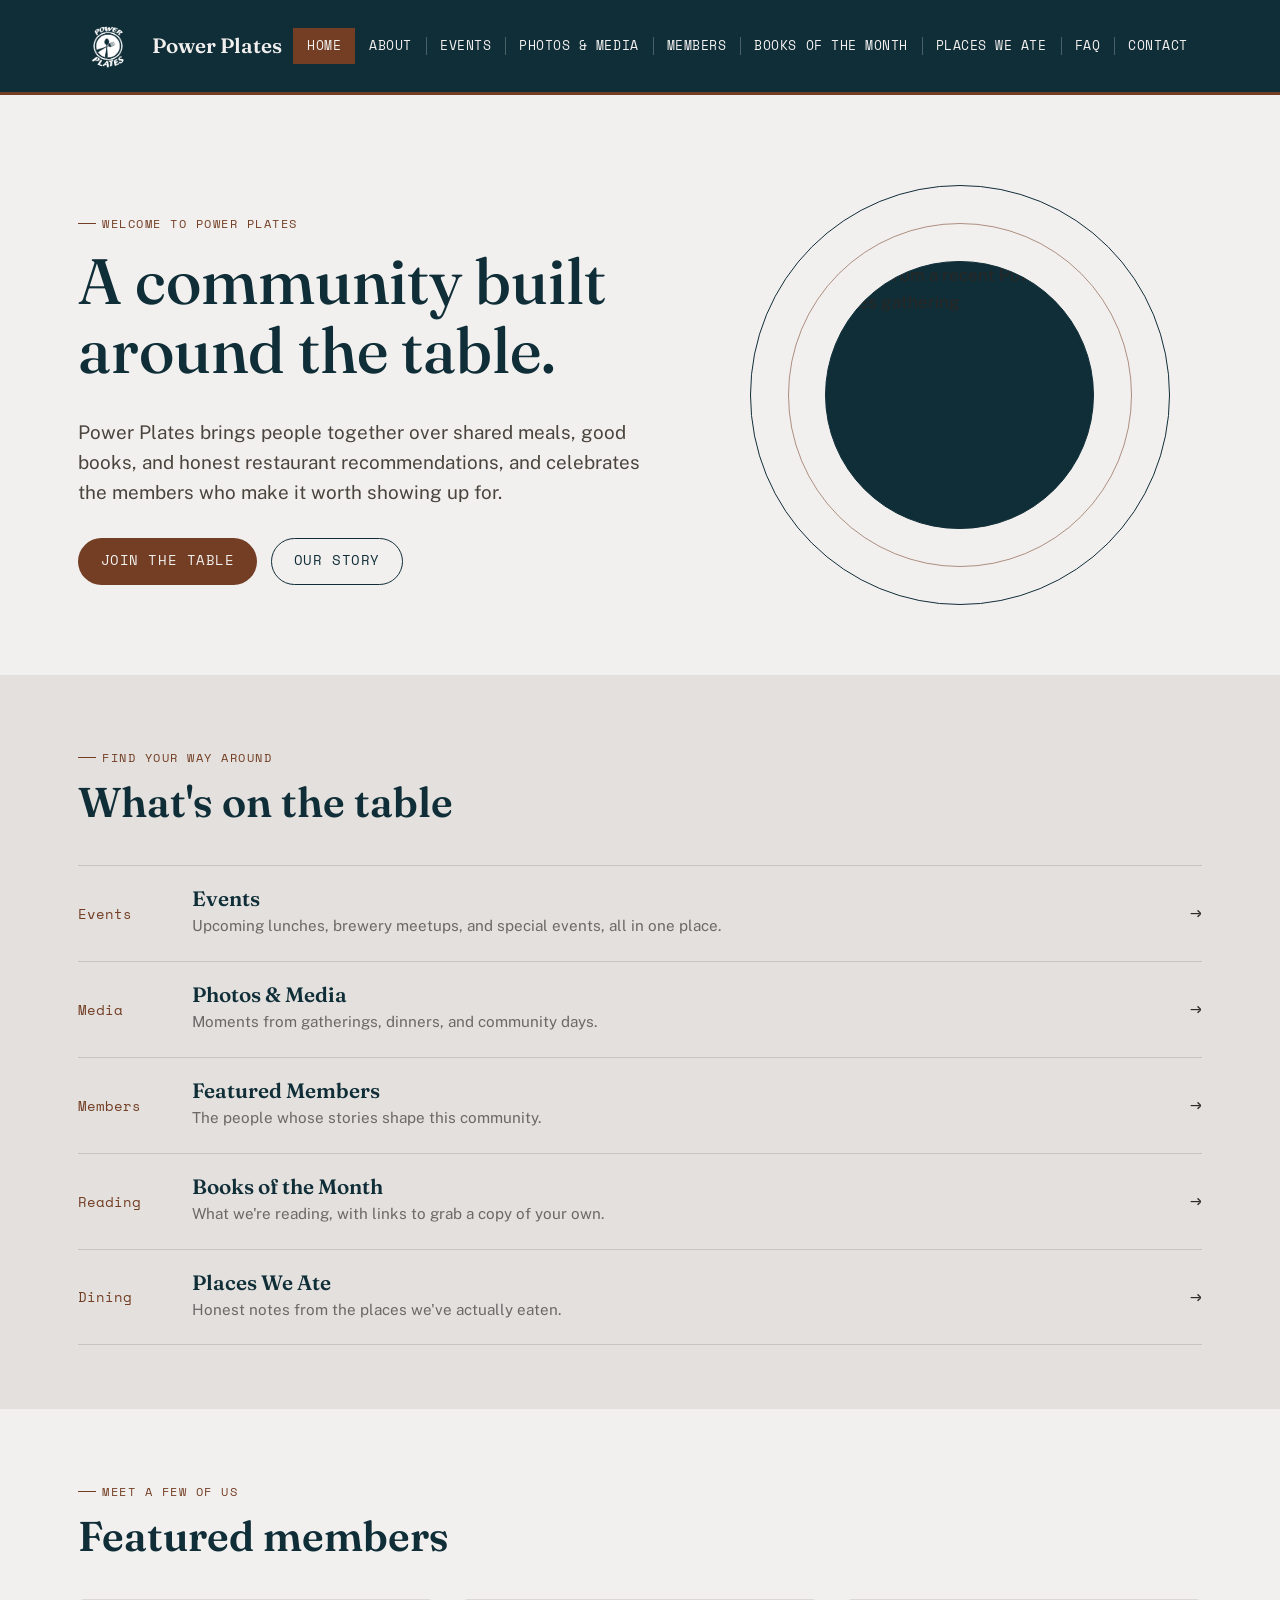
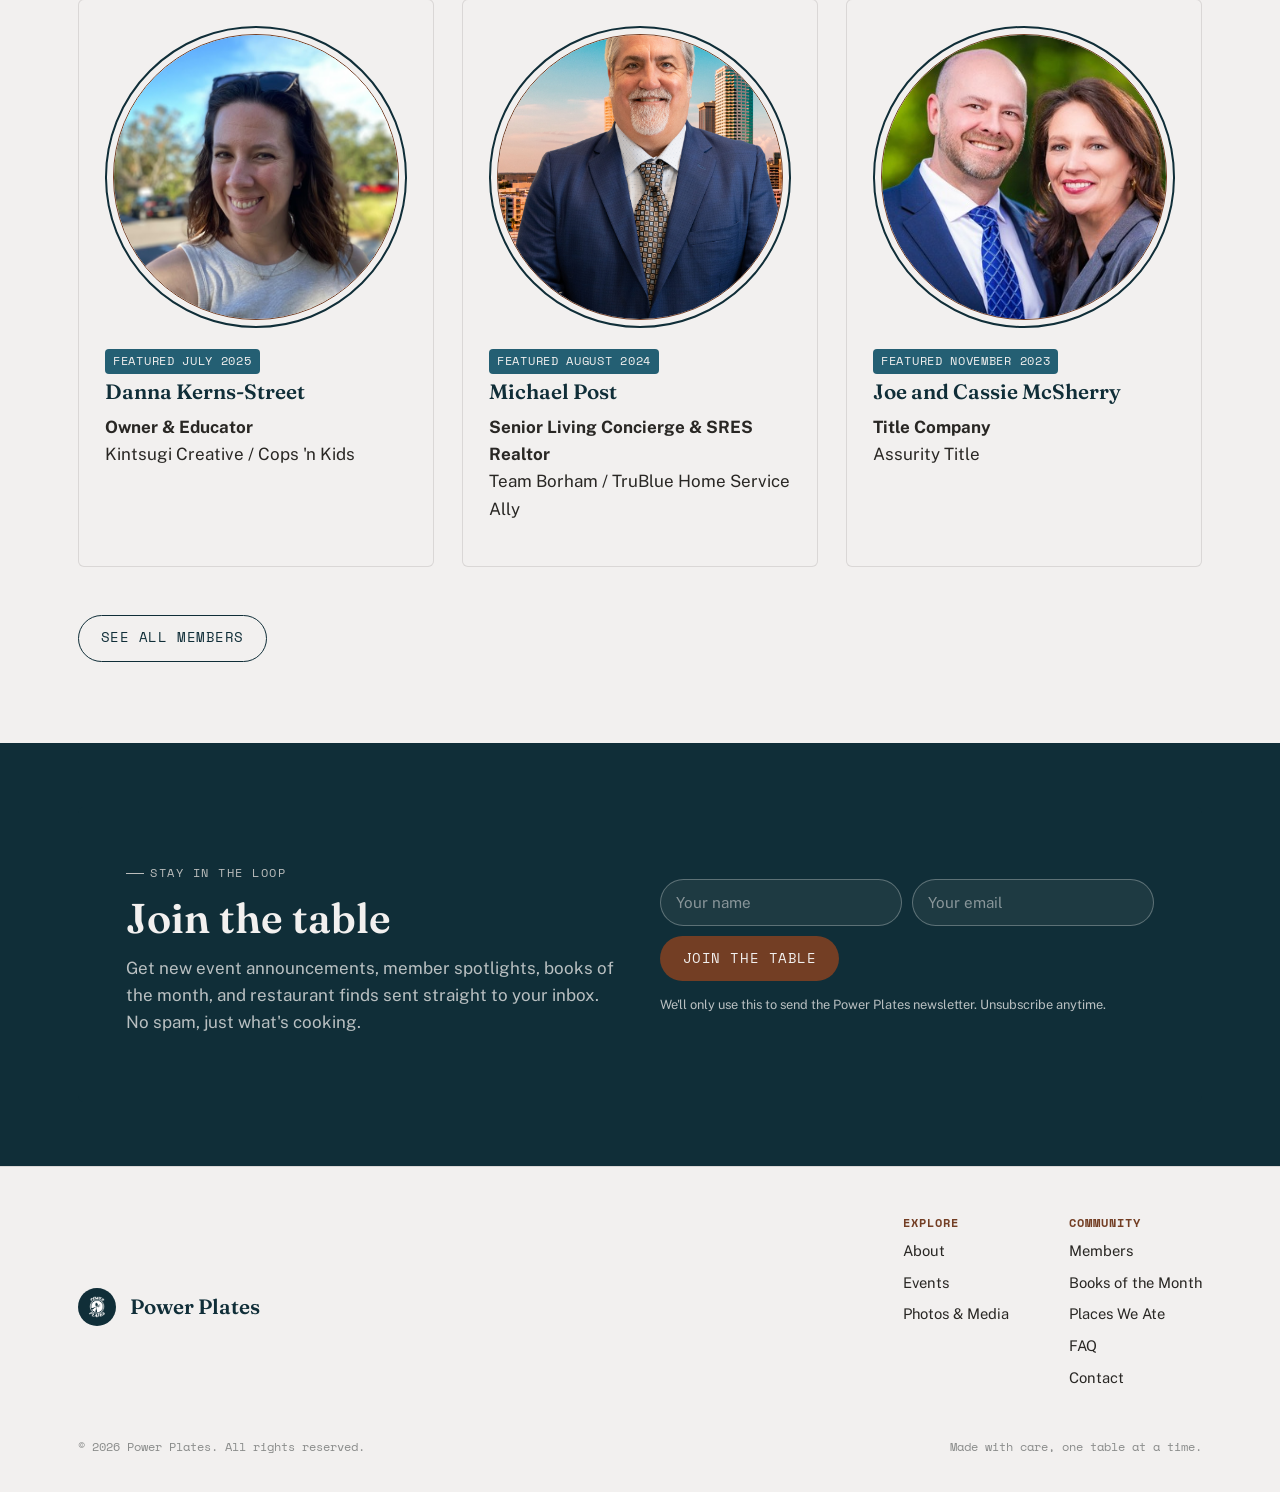
==== index.html @ efa8adde "Point social preview URLs at powerplates.netlify.app powerplates.netlify.app (not powerplates-site.n" ====
<!DOCTYPE html>
<html lang="en">
<head>
<meta charset="UTF-8">
<meta name="viewport" content="width=device-width, initial-scale=1.0">
<title>Power Plates: A Community Around the Table</title>
<meta name="description" content="Power Plates is a community built around shared meals, good books, member stories, and the restaurants worth knowing about.">
<meta property="og:type" content="website">
<meta property="og:site_name" content="Power Plates">
<meta property="og:url" content="https://powerplates.netlify.app/">
<meta property="og:title" content="Power Plates: A Community Around the Table">
<meta property="og:description" content="Power Plates is a community built around shared meals, good books, member stories, and the restaurants worth knowing about.">
<meta property="og:image" content="https://powerplates.netlify.app/images/og-cover.jpg">
<meta property="og:image:width" content="1200">
<meta property="og:image:height" content="630">
<meta property="og:image:alt" content="Power Plates members gathered on stage at Thirsty Marlin">
<meta name="twitter:card" content="summary_large_image">
<meta name="twitter:title" content="Power Plates: A Community Around the Table">
<meta name="twitter:description" content="Power Plates is a community built around shared meals, good books, member stories, and the restaurants worth knowing about.">
<meta name="twitter:image" content="https://powerplates.netlify.app/images/og-cover.jpg">
<link rel="stylesheet" href="css/style.css">
</head>
<body>

<header class="site-header">
  <div class="wrap">
    <a href="index.html" class="brand">
      <span class="brand-mark" aria-hidden="true"><img src="images/logo.png" alt=""></span>
      Power Plates
    </a>
    <nav class="main-nav" aria-label="Primary">
      <a href="index.html" class="active">Home</a>
      <a href="about.html">About</a>
      <a href="events.html">Events</a>
      <a href="media.html">Photos &amp; Media</a>
      <a href="members.html">Members</a>
      <a href="books.html">Books of the Month</a>
      <a href="places-we-ate.html">Places We Ate</a>
      <a href="faq.html">FAQ</a>
      <a href="contact.html">Contact</a>
    </nav>
    <button class="nav-toggle" aria-label="Toggle menu" aria-expanded="false">
      <span></span><span></span><span></span>
    </button>
  </div>
</header>

<main>

  <section class="hero">
    <div class="wrap hero-grid">
      <div>
        <div class="eyebrow">Welcome to Power Plates</div>
        <h1>A community built around the table.</h1>
        <p class="lede">Power Plates brings people together over shared meals, good books, and honest restaurant recommendations, and celebrates the members who make it worth showing up for.</p>
        <div class="form-row" style="margin-top: 1.8em; gap: 14px;">
          <a href="#join" class="btn btn-primary">Join the table</a>
          <a href="about.html" class="btn btn-ghost">Our story</a>
        </div>
      </div>
      <div class="plate-art" aria-hidden="true">
        <div class="plate-ring"></div>
        <div class="plate-ring r2"></div>
        <div class="plate-ring r3">
          <img class="hero-food-img" id="hero-food-img" src="https://images.unsplash.com/photo-1467003909585-2f8a72700288?auto=format&fit=crop&w=600&h=600&q=80" alt="Food from a recent Power Plates gathering">
        </div>
      </div>
    </div>
  </section>

  <section class="section-alt">
    <div class="wrap">
      <div class="section-head">
        <div class="eyebrow">Find your way around</div>
        <h2>What's on the table</h2>
      </div>
      <div class="course-list">
        <a href="events.html" class="course-row">
          <span class="course-num">Events</span>
          <span>
            <h3>Events</h3>
            <p>Upcoming lunches, brewery meetups, and special events, all in one place.</p>
          </span>
          <span class="course-arrow">→</span>
        </a>
        <a href="media.html" class="course-row">
          <span class="course-num">Media</span>
          <span>
            <h3>Photos &amp; Media</h3>
            <p>Moments from gatherings, dinners, and community days.</p>
          </span>
          <span class="course-arrow">→</span>
        </a>
        <a href="members.html" class="course-row">
          <span class="course-num">Members</span>
          <span>
            <h3>Featured Members</h3>
            <p>The people whose stories shape this community.</p>
          </span>
          <span class="course-arrow">→</span>
        </a>
        <a href="books.html" class="course-row">
          <span class="course-num">Reading</span>
          <span>
            <h3>Books of the Month</h3>
            <p>What we're reading, with links to grab a copy of your own.</p>
          </span>
          <span class="course-arrow">→</span>
        </a>
        <a href="places-we-ate.html" class="course-row">
          <span class="course-num">Dining</span>
          <span>
            <h3>Places We Ate</h3>
            <p>Honest notes from the places we've actually eaten.</p>
          </span>
          <span class="course-arrow">→</span>
        </a>
      </div>
    </div>
  </section>

  <section>
    <div class="wrap">
      <div class="section-head">
        <div class="eyebrow">Meet a few of us</div>
        <h2>Featured members</h2>
      </div>
      <div class="grid grid-3" id="featured-members-grid">
        <!-- Filled by js/script.js with 3 random members from js/members-data.js.
             Reshuffles on every page load. -->
      </div>
      <noscript>
        <div class="grid grid-3">
          <div class="card">
            <div class="plate-photo"><div class="plate-photo-inner"><img src="images/members/Lane_Askew.jpg" alt="Lane Askew"></div></div>
            <span class="tag">Featured June 2026</span>
            <h3>Lane Askew</h3>
            <p><strong>Co-Owner &amp; VP, Wellness Studio</strong><br>Red Light Method, Palm Harbor</p>
          </div>
          <div class="card">
            <div class="plate-photo"><div class="plate-photo-inner"><img src="images/members/Mary_DiBenedetto_Nolte.jpg" alt="Mary DiBenedetto Nolte"></div></div>
            <span class="tag">Featured April 2026</span>
            <h3>Mary DiBenedetto Nolte</h3>
            <p><strong>Color &amp; Interior Design Consultant</strong><br>Kaleidoscope Color Consulting LLC</p>
          </div>
          <div class="card">
            <div class="plate-photo"><div class="plate-photo-inner"><img src="images/members/Austin_Kennerly.jpg" alt="Austin Kennerly"></div></div>
            <span class="tag">Featured March 2026</span>
            <h3>Austin Kennerly</h3>
            <p><strong>Loan Originator</strong><br>Van Dyk Mortgage, The Miller Team</p>
          </div>
        </div>
      </noscript>
      <p class="mt-lg"><a href="members.html" class="btn btn-ghost">See all members</a></p>
    </div>
  </section>

  <section class="section-dark" id="join">
    <div class="wrap">
      <div class="newsletter">
        <div>
          <div class="eyebrow">Stay in the loop</div>
          <h2>Join the table</h2>
          <p>Get new event announcements, member spotlights, books of the month, and restaurant finds sent straight to your inbox. No spam, just what's cooking.</p>
        </div>
        <div>
          <!--
            WEB3FORMS SETUP
            1. Get a free access key at https://web3forms.com
            2. Your real access key is already wired in below.
            3. In Web3Forms, connect the "Zapier" integration (or use a Zap
               triggered by the Web3Forms webhook) to push each submission
               into a Google Sheet row.
          -->
          <form class="web3form" action="https://api.web3forms.com/submit" method="POST">
            <input type="hidden" name="access_key" value="b1203def-ff63-4af1-85cd-ab7c9e30a74a">
            <input type="hidden" name="subject" value="New Power Plates newsletter signup">
            <input type="checkbox" name="botcheck" class="visually-hidden" tabindex="-1" autocomplete="off">
            <div class="form-row">
              <input type="text" name="name" placeholder="Your name" required aria-label="Your name">
              <input type="email" name="email" placeholder="Your email" required aria-label="Your email">
              <button type="submit" class="btn btn-primary">Join the table</button>
            </div>
            <p class="form-status" role="status"></p>
            <p class="form-note">We'll only use this to send the Power Plates newsletter. Unsubscribe anytime.</p>
          </form>
        </div>
      </div>
    </div>
  </section>

</main>

<footer class="site-footer">
  <div class="wrap">
    <div class="footer-grid">
      <a href="index.html" class="brand">
        <span class="brand-mark" aria-hidden="true"><img src="images/logo.png" alt=""></span>
        Power Plates
      </a>
      <div class="footer-cols">
        <div class="footer-col">
          <h4>Explore</h4>
          <a href="about.html">About</a>
          <a href="events.html">Events</a>
          <a href="media.html">Photos &amp; Media</a>
        </div>
        <div class="footer-col">
          <h4>Community</h4>
          <a href="members.html">Members</a>
          <a href="books.html">Books of the Month</a>
          <a href="places-we-ate.html">Places We Ate</a>
          <a href="faq.html">FAQ</a>
          <a href="contact.html">Contact</a>
        </div>
      </div>
    </div>
    <div class="footer-bottom">
      <span>© 2026 Power Plates. All rights reserved.</span>
      <span>Made with care, one table at a time.</span>
    </div>
  </div>
</footer>

<script src="js/members-data.js"></script>
<script src="js/script.js"></script>
</body>
</html>
---- css/style.css ----
/* ============================================
   Power Plates Design Tokens
   Palette: paper #F2F0EF, stone #BBBDBC, teal #245F73, rust #733E24
   Type: Fraunces (display) / Public Sans (body) / Space Mono (tickets/labels)
   Signature: the "plate ring", a double-circle frame used on every
   photo, avatar and feature card, echoing a table setting.
   Variable names below are historical (paprika/mustard/basil) but now
   carry the client palette values listed above.
   ============================================ */

@import url('https://fonts.googleapis.com/css2?family=Fraunces:ital,opsz,wght@0,9..144,400;0,9..144,500;0,9..144,600;1,9..144,500&family=Public+Sans:wght@400;500;600;700&family=Space+Mono:wght@400;700&display=swap');

:root {
  --cream:        #F2F0EF;
  --cream-deep:   #E3E0DD;
  --stone:        #BBBDBC;
  --paprika:      #733E24;
  --paprika-dark: #5C311C;
  --mustard:      #245F73;
  --basil:        #15404F;
  --basil-deep:   #102E38;
  --charcoal:     #292724;
  --cream-rgb:    242, 240, 239;

  --font-display: 'Fraunces', Georgia, serif;
  --font-body:    'Public Sans', -apple-system, BlinkMacSystemFont, sans-serif;
  --font-ticket:  'Space Mono', monospace;

  --radius: 6px;
  --max: 1180px;
}

* { box-sizing: border-box; }

html { scroll-behavior: smooth; }

body {
  margin: 0;
  background: var(--cream);
  color: var(--charcoal);
  font-family: var(--font-body);
  font-size: 17px;
  line-height: 1.6;
  -webkit-font-smoothing: antialiased;
}

img { max-width: 100%; display: block; }

a { color: inherit; }

.wrap {
  max-width: var(--max);
  margin: 0 auto;
  padding: 0 28px;
}

/* ---------- Headings & type scale ---------- */

h1, h2, h3, h4 {
  font-family: var(--font-display);
  font-weight: 600;
  line-height: 1.08;
  margin: 0 0 .5em;
  color: var(--basil-deep);
}

h1 { font-size: clamp(2.4rem, 5vw, 4rem); font-weight: 500; }
h2 { font-size: clamp(1.8rem, 3.4vw, 2.6rem); }
h3 { font-size: 1.3rem; }

.eyebrow {
  font-family: var(--font-ticket);
  font-size: .78rem;
  letter-spacing: .12em;
  text-transform: uppercase;
  color: var(--paprika);
  display: inline-flex;
  align-items: center;
  gap: .5em;
  margin-bottom: 1em;
}
.eyebrow::before {
  content: '';
  width: 18px;
  height: 1px;
  background: var(--paprika);
  display: inline-block;
}

p { margin: 0 0 1em; }
.lede { font-size: 1.18rem; color: #4a443d; max-width: 56ch; }

/* ---------- Buttons ---------- */

.btn {
  display: inline-flex;
  align-items: center;
  gap: .5em;
  font-family: var(--font-ticket);
  font-size: .85rem;
  letter-spacing: .04em;
  text-transform: uppercase;
  padding: .85em 1.6em;
  border-radius: 999px;
  text-decoration: none;
  border: 1.5px solid transparent;
  cursor: pointer;
  transition: transform .15s ease, background .2s ease, color .2s ease, border-color .2s ease;
}
.btn:hover { transform: translateY(-2px); }
.btn:focus-visible { outline: 3px solid var(--mustard); outline-offset: 2px; }

.btn-primary { background: var(--paprika); color: var(--cream); }
.btn-primary:hover { background: var(--paprika-dark); }

.btn-ghost { border-color: var(--basil-deep); color: var(--basil-deep); background: transparent; }
.btn-ghost:hover { background: var(--basil-deep); color: var(--cream); }

.btn-light { border-color: rgba(242,240,239,.6); color: var(--cream); background: transparent; }
.btn-light:hover { background: var(--cream); color: var(--basil-deep); }

/* ---------- Header / Nav (menu bar) ---------- */

.site-header {
  position: sticky;
  top: 0;
  z-index: 50;
  background: var(--basil-deep);
  border-bottom: 3px solid var(--paprika);
}

.site-header .wrap {
  display: flex;
  align-items: center;
  justify-content: space-between;
  height: 92px;
}

.brand {
  display: flex;
  align-items: center;
  gap: .65em;
  text-decoration: none;
  font-family: var(--font-display);
  font-weight: 600;
  font-size: 1.3rem;
  color: var(--basil-deep);
}

.site-header .brand { color: var(--cream); }

.brand-mark {
  width: 38px; height: 38px;
  border-radius: 50%;
  background: var(--basil-deep);
  flex-shrink: 0;
  display: flex;
  align-items: center;
  justify-content: center;
  overflow: hidden;
}
.brand-mark img {
  width: 78%;
  height: 78%;
  object-fit: contain;
}

/* Header sits on the dark badge color already, so drop the circle there
   and let the white logo mark show directly on the menu bar. */
.site-header .brand-mark {
  background: transparent;
  width: 60px;
  height: 60px;
  overflow: visible;
}
.site-header .brand-mark img {
  width: 100%;
  height: 100%;
  object-fit: contain;
}

.main-nav { display: flex; align-items: center; gap: 0; }
.main-nav a {
  position: relative;
  font-family: var(--font-ticket);
  font-size: .8rem;
  letter-spacing: .04em;
  text-transform: uppercase;
  text-decoration: none;
  color: var(--cream);
  padding: .6em 1.1em;
  transition: background .15s ease, color .15s ease;
}
.main-nav a + a::before {
  content: '';
  position: absolute;
  left: 0;
  top: 50%;
  transform: translateY(-50%);
  width: 1px;
  height: 18px;
  background: rgba(187,189,188,.35); /* stone divider */
}
.main-nav a:hover { background: rgba(242,240,239,.08); color: var(--stone); }
.main-nav a.active { color: var(--cream); background: var(--paprika); }
.main-nav a.active::before,
.main-nav a.active + a::before { background: transparent; }

.nav-toggle {
  display: none;
  background: none;
  border: none;
  cursor: pointer;
  padding: 8px;
}
.nav-toggle span {
  display: block;
  width: 24px; height: 2px;
  background: var(--cream);
  margin: 5px 0;
  transition: transform .2s ease, opacity .2s ease;
}

@media (max-width: 880px) {
  .main-nav {
    position: absolute;
    top: 92px; left: 0; right: 0;
    background: var(--basil-deep);
    flex-direction: column;
    align-items: stretch;
    border-bottom: 3px solid var(--paprika);
    max-height: 0;
    overflow: hidden;
    transition: max-height .25s ease;
  }
  .main-nav.open { max-height: 480px; }
  .main-nav a { padding: 1em 28px; border-radius: 0; }
  .main-nav a + a::before { display: none; }
  .main-nav a + a { border-top: 1px solid rgba(242,240,239,.12); }
  .nav-toggle { display: block; }
}

/* ---------- Hero ---------- */

.hero {
  padding: 90px 0 70px;
  position: relative;
  overflow: hidden;
}

.hero-grid {
  display: grid;
  grid-template-columns: 1.1fr .9fr;
  gap: 48px;
  align-items: center;
}

@media (max-width: 880px) {
  .hero-grid { grid-template-columns: 1fr; }
}

.plate-art {
  width: 100%;
  aspect-ratio: 1;
  max-width: 420px;
  margin: 0 auto;
  position: relative;
}
.plate-ring {
  position: absolute; inset: 0;
  border-radius: 50%;
  border: 1.5px solid var(--basil-deep);
}
.plate-ring.r2 { inset: 9%; border-color: var(--paprika); opacity: .55; }
.plate-ring.r3 {
  inset: 18%;
  background: var(--basil-deep);
  overflow: hidden;
  padding: 0;
}
.hero-food-img {
  position: absolute;
  inset: 0;
  width: 100%;
  height: 100%;
  object-fit: cover;
  opacity: 1;
  transition: opacity .6s ease;
}

/* ---------- Sections ---------- */

section { padding: 64px 0; }
.section-alt { background: var(--cream-deep); }
.section-dark { background: var(--basil-deep); color: var(--cream); }
.section-dark h2, .section-dark h3 { color: var(--cream); }
.section-dark .eyebrow { color: var(--stone); }
.section-dark .eyebrow::before { background: var(--stone); }

.section-head { max-width: 640px; margin-bottom: 2.5rem; }

/* ---------- Course list (menu-style nav-through, used on home) ---------- */

.course-list { display: grid; gap: 0; border-top: 1px solid rgba(41,39,36,.15); }
.course-row {
  display: grid;
  grid-template-columns: 90px 1fr auto;
  gap: 24px;
  align-items: center;
  padding: 22px 0;
  border-bottom: 1px solid rgba(41,39,36,.15);
  text-decoration: none;
  color: inherit;
  transition: padding-left .2s ease;
}
.course-row:hover { padding-left: 8px; }
.course-row:hover h3 { color: var(--paprika); }
.course-num { font-family: var(--font-ticket); color: var(--paprika); font-size: .9rem; }
.course-row h3 { margin: 0 0 .2em; }
.course-row p { margin: 0; color: #6b6966; font-size: .95rem; }
.section-dark .course-row p { color: rgba(242,240,239,.7); }
.section-dark .course-row { border-color: rgba(242,240,239,.18); }
.course-arrow { font-family: var(--font-ticket); font-size: 1.2rem; }

/* ---------- Card grid (plate motif photo frame) ---------- */

.grid { display: grid; gap: 28px; }
.grid-3 { grid-template-columns: repeat(3, 1fr); }
.grid-4 { grid-template-columns: repeat(4, 1fr); }
@media (max-width: 880px) { .grid-3, .grid-4 { grid-template-columns: repeat(2, 1fr); } }
@media (max-width: 560px) { .grid-3, .grid-4 { grid-template-columns: 1fr; } }

.card {
  background: var(--cream);
  border: 1px solid rgba(41,39,36,.12);
  border-radius: var(--radius);
  padding: 26px;
}
.section-alt .card { background: var(--cream); }

.plate-photo {
  width: 100%;
  aspect-ratio: 1;
  border-radius: 50%;
  border: 2px solid var(--basil-deep);
  padding: 6px;
  margin-bottom: 18px;
  position: relative;
}
.plate-photo-inner {
  width: 100%; height: 100%;
  border-radius: 50%;
  border: 1px solid var(--paprika);
  overflow: hidden;
  display: flex;
  align-items: center;
  justify-content: center;
  background: linear-gradient(135deg, var(--mustard), var(--paprika));
  color: var(--cream);
  font-family: var(--font-display);
  font-size: 1.8rem;
}
.plate-photo-inner img { width: 100%; height: 100%; object-fit: cover; }

.tag {
  display: inline-block;
  font-family: var(--font-ticket);
  font-size: .72rem;
  letter-spacing: .06em;
  text-transform: uppercase;
  background: var(--mustard);
  color: var(--cream);
  padding: .3em .7em;
  border-radius: 4px;
  margin-bottom: .6em;
}

/* ---------- Media gallery ---------- */

.gallery { display: grid; grid-template-columns: repeat(4, 1fr); gap: 14px; }
@media (max-width: 880px) { .gallery { grid-template-columns: repeat(2, 1fr); } }
.gallery-item {
  aspect-ratio: 1;
  border-radius: var(--radius);
  background: linear-gradient(135deg, var(--cream-deep), var(--mustard) 140%);
  display: flex; align-items: center; justify-content: center;
  font-family: var(--font-ticket);
  font-size: .75rem;
  color: var(--basil-deep);
  text-align: center;
  overflow: hidden;
}
.gallery-item img { width: 100%; height: 100%; object-fit: cover; }
.gallery-item.tall { grid-row: span 2; aspect-ratio: auto; }

/* ---------- Monthly lunch card (events.html) ---------- */

.lunch-card-wrap { max-width: 480px; margin: 0 auto; }
.lunch-card-wrap .place-photo { aspect-ratio: 3/2; }

/* ---------- Flyers ---------- */

.flyer-card {
  border: 1px solid rgba(41,39,36,.15);
  border-radius: var(--radius);
  overflow: hidden;
  background: var(--cream);
}
.flyer-thumb {
  aspect-ratio: 4/5;
  background: repeating-linear-gradient(135deg, var(--cream-deep), var(--cream-deep) 10px, var(--cream) 10px, var(--cream) 20px);
  display: flex; align-items: center; justify-content: center;
  font-family: var(--font-ticket);
  font-size: .8rem;
  color: var(--basil-deep);
  text-align: center;
  padding: 14px;
}
.flyer-body { padding: 18px 20px; }
.flyer-body h3 { font-size: 1.05rem; margin-bottom: .3em; }
.flyer-meta { font-family: var(--font-ticket); font-size: .75rem; color: var(--paprika); margin-bottom: .8em; }

/* ---------- Books ---------- */

.book-card { display: grid; grid-template-columns: 120px 1fr; gap: 20px; }
.book-cover {
  aspect-ratio: 2/3;
  border-radius: 3px;
  background: linear-gradient(160deg, var(--basil), var(--basil-deep));
  color: var(--cream);
  display: flex; align-items: center; justify-content: center;
  font-family: var(--font-display);
  font-size: .78rem;
  line-height: 1.2;
  text-align: center;
  padding: 10px;
  box-shadow: 4px 4px 0 rgba(41,39,36,.15);
  overflow: hidden;
}
.book-cover img {
  width: 100%;
  height: 100%;
  object-fit: cover;
  border-radius: 3px;
}
.book-cover-fallback {
  display: none;
  width: 100%;
  height: 100%;
  align-items: center;
  justify-content: center;
  text-align: center;
  padding: 10px;
}

/* ---------- Restaurant reviews ---------- */

.review-card { border-left: 3px solid var(--paprika); padding-left: 22px; }

/* ---------- Callout / disclaimer box ---------- */

.callout {
  border-left: 3px solid var(--mustard);
  background: var(--cream-deep);
  padding: 18px 24px;
  border-radius: 0 var(--radius) var(--radius) 0;
  margin-bottom: 2.5rem;
  font-size: .95rem;
  color: #4a443d;
}
.callout strong { color: var(--basil-deep); }
.stars { color: var(--paprika); font-size: 1rem; letter-spacing: .15em; margin-bottom: .4em; }
.review-meta { font-family: var(--font-ticket); font-size: .75rem; color: #6b6966; margin-bottom: .8em; }

/* ---------- Places We Ate (real restaurant cards) ---------- */

.place-card { border: none; padding: 0; background: transparent; overflow: hidden; border-radius: var(--radius); box-shadow: 0 1px 2px rgba(41,39,36,.08); }
.place-photo-link { display: block; position: relative; }
.place-photo {
  width: 100%;
  aspect-ratio: 4/3;
  overflow: hidden;
  background: linear-gradient(160deg, var(--basil), var(--basil-deep));
  position: relative;
}
.place-photo img {
  width: 100%;
  height: 100%;
  object-fit: cover;
}
.place-photo-fallback {
  display: none;
  width: 100%;
  height: 100%;
  align-items: center;
  justify-content: center;
  text-align: center;
  padding: 10%;
  color: var(--cream);
  font-family: var(--font-display);
  font-size: 1.1rem;
}
.place-body { background: var(--cream); padding: 22px 24px 26px; }
.place-body h3 { margin-bottom: .2em; }
.place-body h3 a { text-decoration: none; color: inherit; }
.place-body h3 a:hover { color: var(--paprika); }
.place-body p { color: #4a443d; font-size: .95rem; }

/* ---------- Newsletter / Join the Table ---------- */

.newsletter {
  background: var(--basil-deep);
  color: var(--cream);
  border-radius: var(--radius);
  padding: 48px;
  display: grid;
  grid-template-columns: 1fr 1fr;
  gap: 40px;
  align-items: center;
}
@media (max-width: 880px) { .newsletter { grid-template-columns: 1fr; padding: 32px 24px; } }

.newsletter h2 { color: var(--cream); margin-bottom: .35em; }
.newsletter p { color: rgba(242,240,239,.75); }

.form-row { display: flex; gap: 10px; flex-wrap: wrap; }
.form-row input[type="text"],
.form-row input[type="email"] {
  flex: 1 1 180px;
  padding: .9em 1em;
  border-radius: 999px;
  border: 1.5px solid rgba(242,240,239,.3);
  background: rgba(242,240,239,.06);
  color: var(--cream);
  font-family: var(--font-body);
  font-size: .95rem;
}
.form-row input::placeholder { color: rgba(242,240,239,.5); }
.form-row input:focus-visible { outline: 2px solid var(--mustard); outline-offset: 2px; }

.form-note { font-size: .8rem; color: rgba(242,240,239,.55); margin-top: .8em; }

/* ---------- Contact page form ---------- */

.contact-card {
  background: var(--cream);
  border: 1px solid rgba(41,39,36,.12);
  border-radius: var(--radius);
  padding: 40px;
  max-width: 640px;
}
.contact-form { display: grid; gap: 18px; }
.contact-form label {
  font-family: var(--font-ticket);
  font-size: .72rem;
  letter-spacing: .06em;
  text-transform: uppercase;
  color: var(--paprika);
  display: block;
  margin-bottom: .5em;
}
.contact-form input[type="text"],
.contact-form input[type="email"],
.contact-form textarea {
  width: 100%;
  padding: .85em 1em;
  border-radius: var(--radius);
  border: 1.5px solid rgba(41,39,36,.2);
  background: var(--cream);
  font-family: var(--font-body);
  font-size: .95rem;
  color: var(--charcoal);
}
.contact-form textarea { min-height: 150px; resize: vertical; }
.contact-form input:focus-visible,
.contact-form textarea:focus-visible {
  outline: 2px solid var(--mustard);
  outline-offset: 2px;
  border-color: var(--mustard);
}
.contact-form .form-status { font-size: .9rem; }
.contact-form .form-status.ok { color: var(--basil-deep); }
.contact-form .form-status.err { color: var(--paprika); }
.form-status { margin-top: .8em; font-size: .9rem; font-family: var(--font-ticket); }
.form-status.ok { color: var(--cream); }
.form-status.err { color: #e07a5f; }
.visually-hidden { position: absolute; left: -9999px; }

/* ---------- Footer ---------- */

.site-footer { padding: 50px 0 36px; border-top: 1px solid rgba(41,39,36,.12); }
.footer-grid { display: flex; justify-content: space-between; flex-wrap: wrap; gap: 30px; }
.footer-cols { display: flex; gap: 60px; flex-wrap: wrap; }
.footer-col h4 { font-family: var(--font-ticket); font-size: .75rem; letter-spacing: .08em; text-transform: uppercase; color: var(--paprika); margin-bottom: .8em; }
.footer-col a { display: block; text-decoration: none; color: var(--charcoal); font-size: .92rem; margin-bottom: .55em; }
.footer-col a:hover { color: var(--paprika); }
.footer-bottom { margin-top: 40px; font-family: var(--font-ticket); font-size: .75rem; color: #8a8c8b; display: flex; justify-content: space-between; flex-wrap: wrap; gap: 10px; }

/* ---------- Page header (interior pages) ---------- */

.page-head { padding: 64px 0 40px; }
.page-head .lede { margin-top: 1em; }

/* ---------- Utility ---------- */

.center { text-align: center; margin-left: auto; margin-right: auto; }
.mt-lg { margin-top: 3rem; }
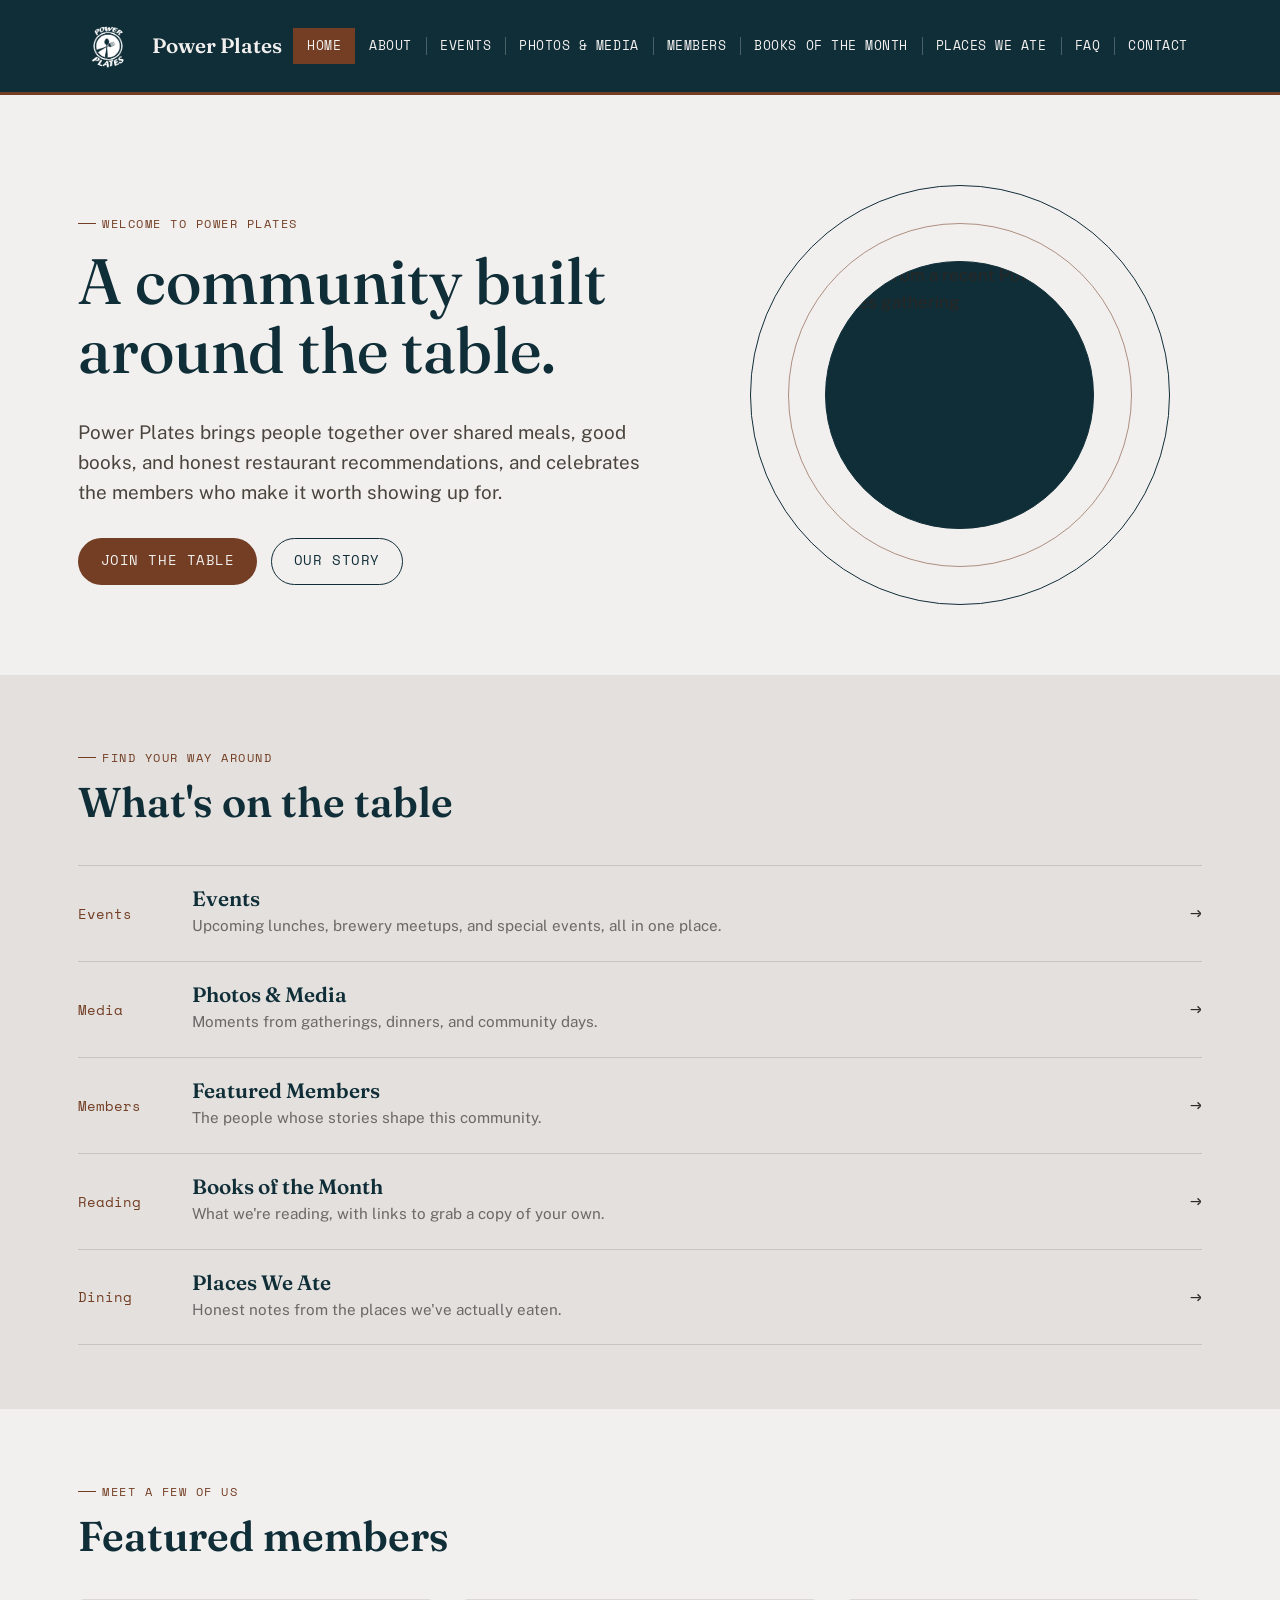
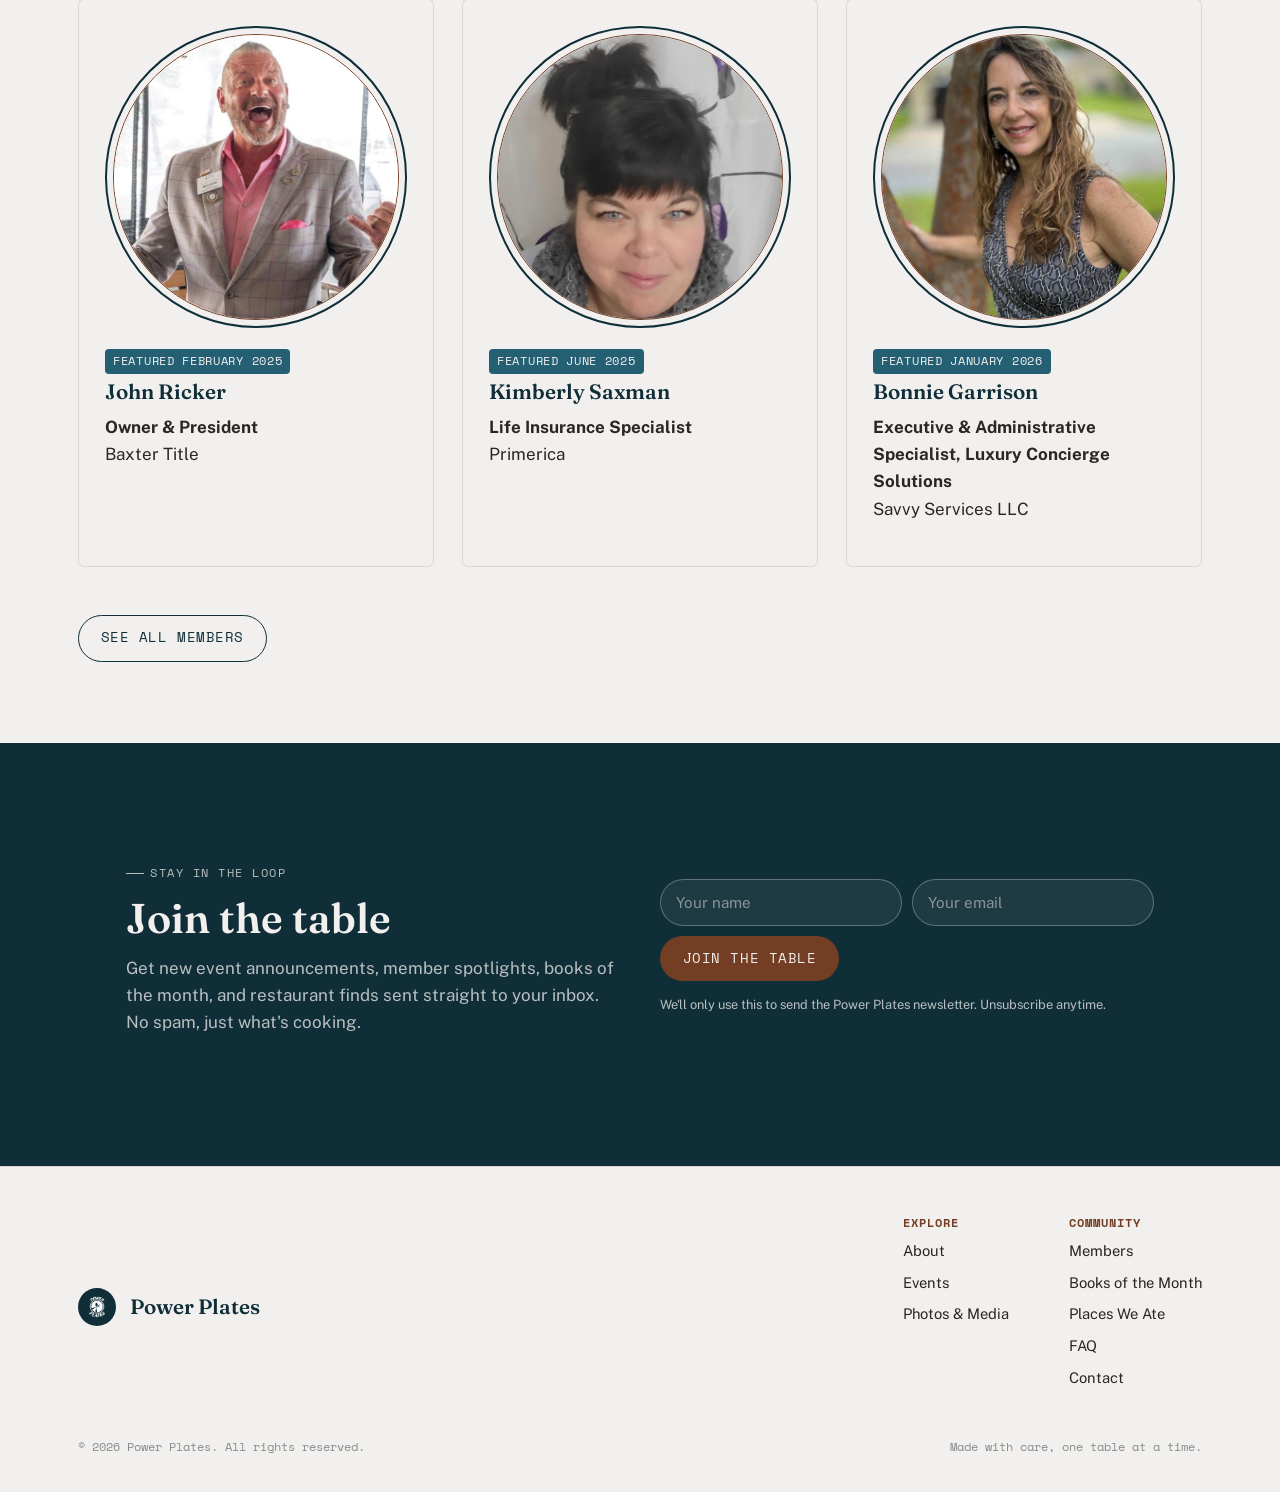
==== commit 86f35b78: "Revert social preview URLs to powerplates-site.netlify.app (the project that's actually linked to Gi" ====
--- a/index.html
+++ b/index.html
@@ -7,17 +7,17 @@
 <meta name="description" content="Power Plates is a community built around shared meals, good books, member stories, and the restaurants worth knowing about.">
 <meta property="og:type" content="website">
 <meta property="og:site_name" content="Power Plates">
-<meta property="og:url" content="https://powerplates.netlify.app/">
+<meta property="og:url" content="https://powerplates-site.netlify.app/">
 <meta property="og:title" content="Power Plates: A Community Around the Table">
 <meta property="og:description" content="Power Plates is a community built around shared meals, good books, member stories, and the restaurants worth knowing about.">
-<meta property="og:image" content="https://powerplates.netlify.app/images/og-cover.jpg">
+<meta property="og:image" content="https://powerplates-site.netlify.app/images/og-cover.jpg">
 <meta property="og:image:width" content="1200">
 <meta property="og:image:height" content="630">
 <meta property="og:image:alt" content="Power Plates members gathered on stage at Thirsty Marlin">
 <meta name="twitter:card" content="summary_large_image">
 <meta name="twitter:title" content="Power Plates: A Community Around the Table">
 <meta name="twitter:description" content="Power Plates is a community built around shared meals, good books, member stories, and the restaurants worth knowing about.">
-<meta name="twitter:image" content="https://powerplates.netlify.app/images/og-cover.jpg">
+<meta name="twitter:image" content="https://powerplates-site.netlify.app/images/og-cover.jpg">
 <link rel="stylesheet" href="css/style.css">
 </head>
 <body>
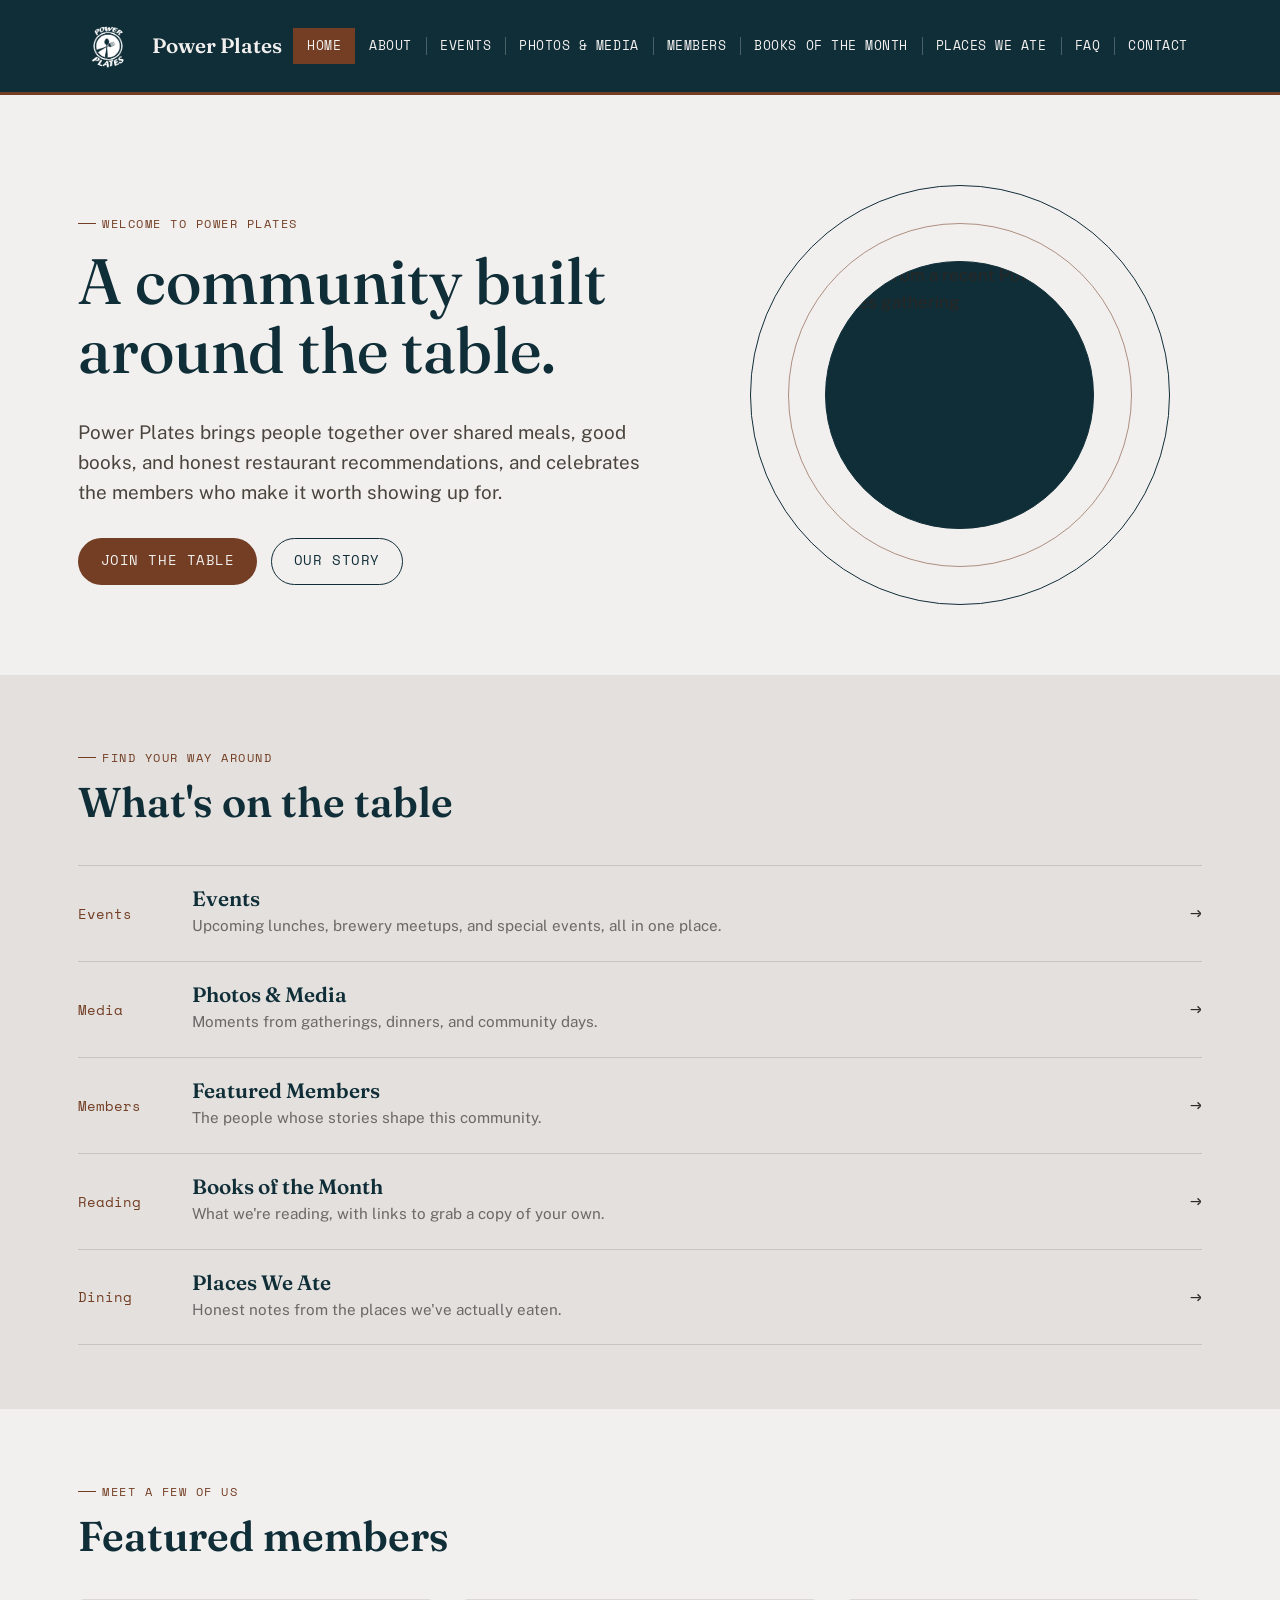
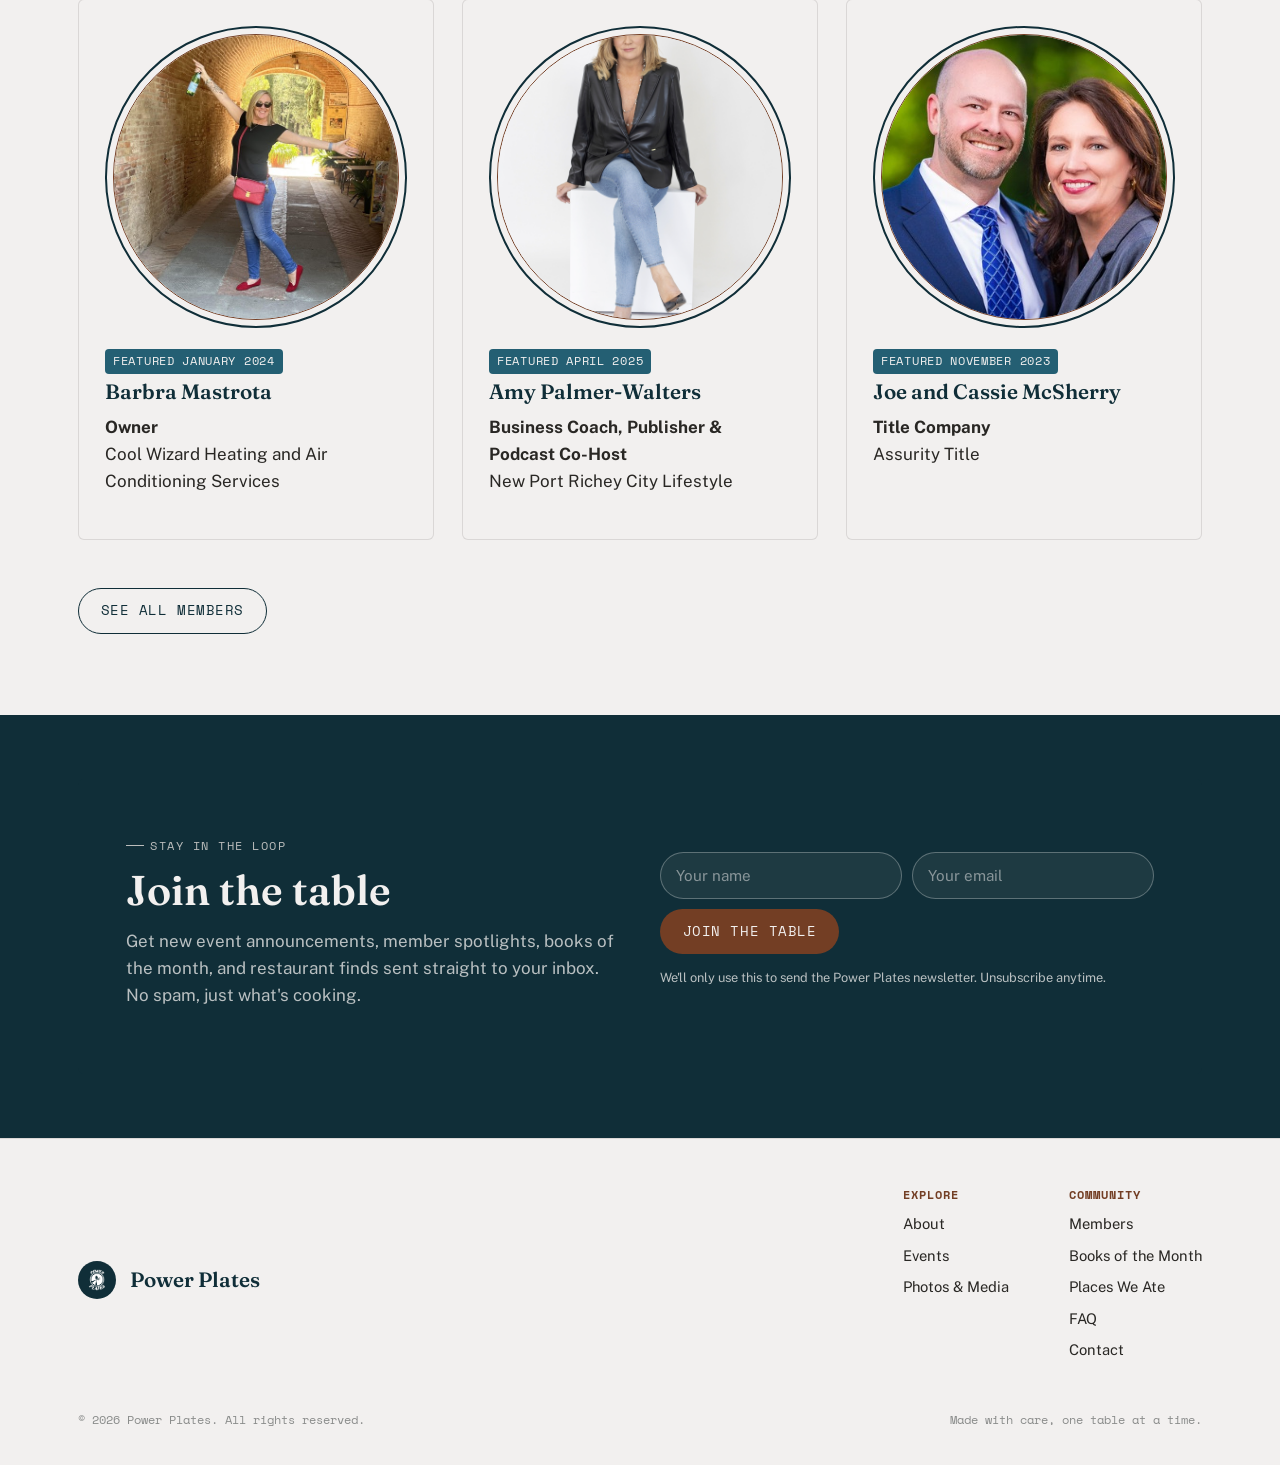
==== commit b3721fb0: "Update social preview URLs for Netlify project rename to powerplates.netlify.app" ====
--- a/index.html
+++ b/index.html
@@ -7,17 +7,17 @@
 <meta name="description" content="Power Plates is a community built around shared meals, good books, member stories, and the restaurants worth knowing about.">
 <meta property="og:type" content="website">
 <meta property="og:site_name" content="Power Plates">
-<meta property="og:url" content="https://powerplates-site.netlify.app/">
+<meta property="og:url" content="https://powerplates.netlify.app/">
 <meta property="og:title" content="Power Plates: A Community Around the Table">
 <meta property="og:description" content="Power Plates is a community built around shared meals, good books, member stories, and the restaurants worth knowing about.">
-<meta property="og:image" content="https://powerplates-site.netlify.app/images/og-cover.jpg">
+<meta property="og:image" content="https://powerplates.netlify.app/images/og-cover.jpg">
 <meta property="og:image:width" content="1200">
 <meta property="og:image:height" content="630">
 <meta property="og:image:alt" content="Power Plates members gathered on stage at Thirsty Marlin">
 <meta name="twitter:card" content="summary_large_image">
 <meta name="twitter:title" content="Power Plates: A Community Around the Table">
 <meta name="twitter:description" content="Power Plates is a community built around shared meals, good books, member stories, and the restaurants worth knowing about.">
-<meta name="twitter:image" content="https://powerplates-site.netlify.app/images/og-cover.jpg">
+<meta name="twitter:image" content="https://powerplates.netlify.app/images/og-cover.jpg">
 <link rel="stylesheet" href="css/style.css">
 </head>
 <body>
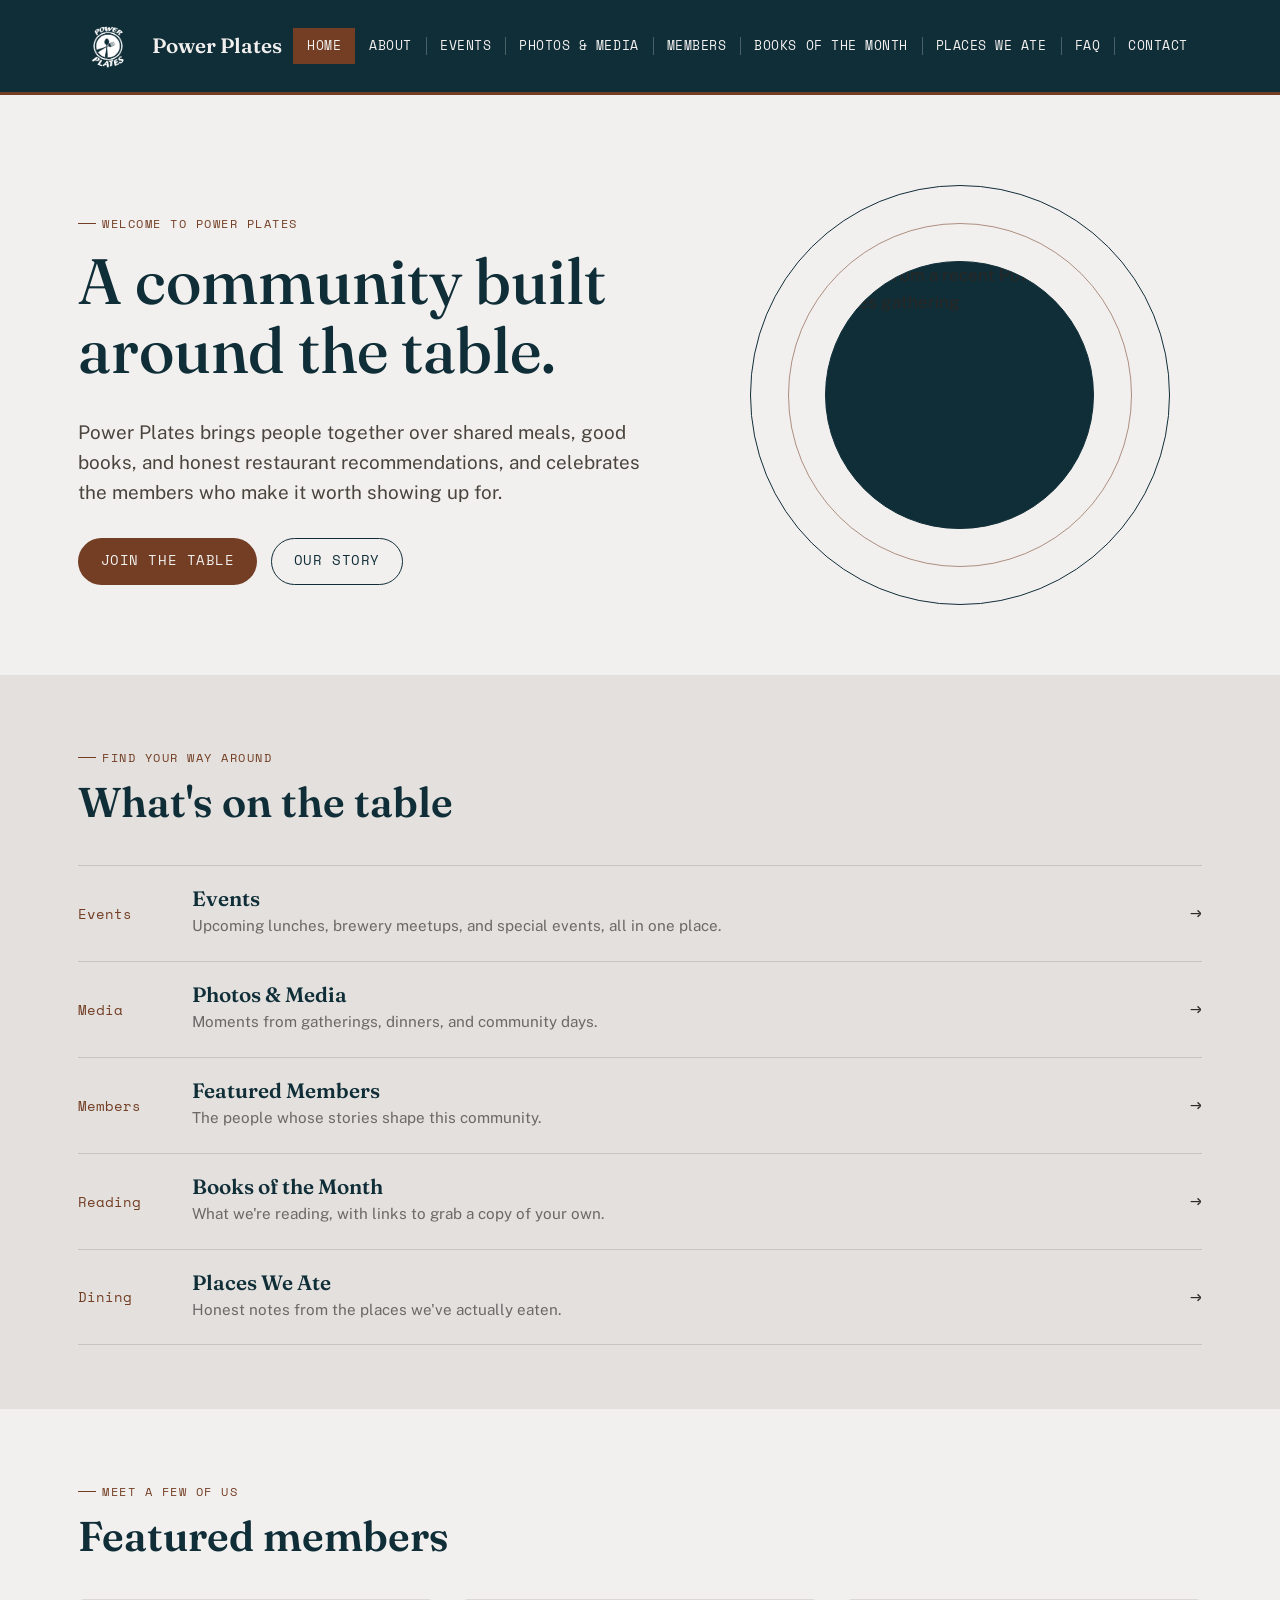
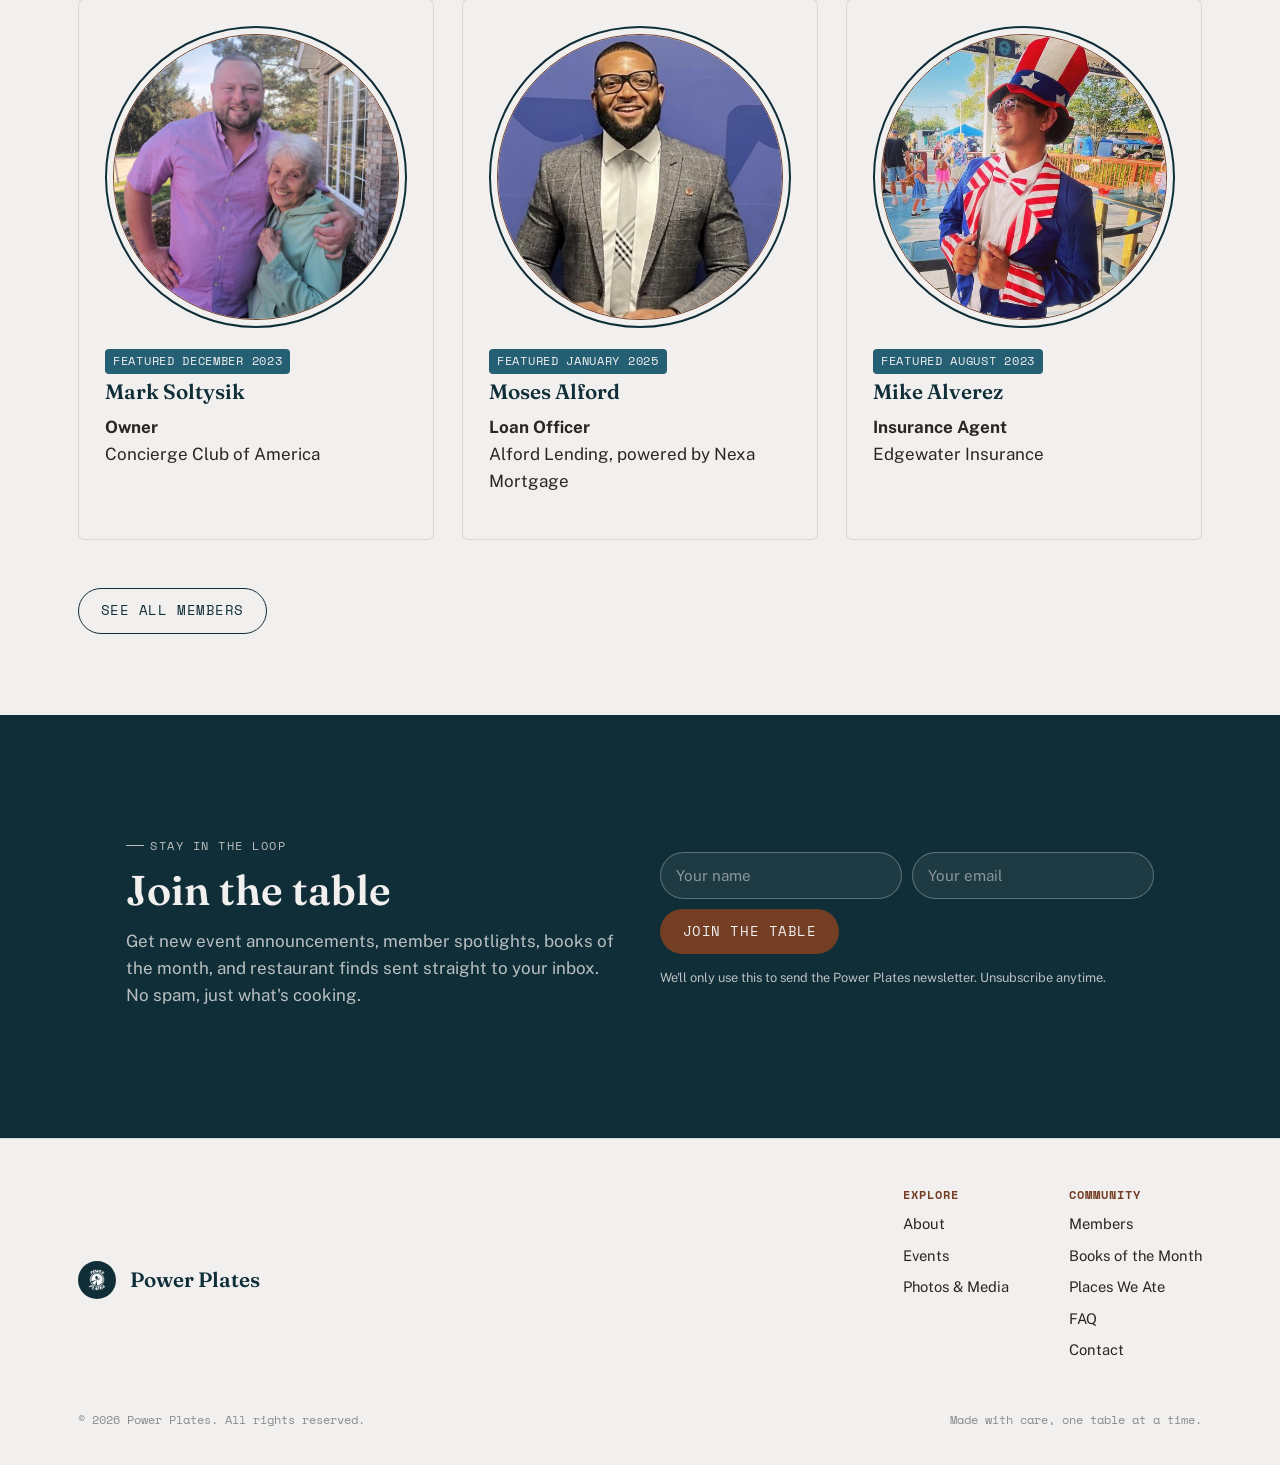
==== commit 9e02d49d: "Point site at tampapowerplates.com, add canonical tags Custom domain is now connected and verified (" ====
--- a/index.html
+++ b/index.html
@@ -5,19 +5,20 @@
 <meta name="viewport" content="width=device-width, initial-scale=1.0">
 <title>Power Plates: A Community Around the Table</title>
 <meta name="description" content="Power Plates is a community built around shared meals, good books, member stories, and the restaurants worth knowing about.">
+<link rel="canonical" href="https://tampapowerplates.com/">
 <meta property="og:type" content="website">
 <meta property="og:site_name" content="Power Plates">
-<meta property="og:url" content="https://powerplates.netlify.app/">
+<meta property="og:url" content="https://tampapowerplates.com/">
 <meta property="og:title" content="Power Plates: A Community Around the Table">
 <meta property="og:description" content="Power Plates is a community built around shared meals, good books, member stories, and the restaurants worth knowing about.">
-<meta property="og:image" content="https://powerplates.netlify.app/images/og-cover.jpg">
+<meta property="og:image" content="https://tampapowerplates.com/images/og-cover.jpg">
 <meta property="og:image:width" content="1200">
 <meta property="og:image:height" content="630">
 <meta property="og:image:alt" content="Power Plates members gathered on stage at Thirsty Marlin">
 <meta name="twitter:card" content="summary_large_image">
 <meta name="twitter:title" content="Power Plates: A Community Around the Table">
 <meta name="twitter:description" content="Power Plates is a community built around shared meals, good books, member stories, and the restaurants worth knowing about.">
-<meta name="twitter:image" content="https://powerplates.netlify.app/images/og-cover.jpg">
+<meta name="twitter:image" content="https://tampapowerplates.com/images/og-cover.jpg">
 <link rel="stylesheet" href="css/style.css">
 </head>
 <body>
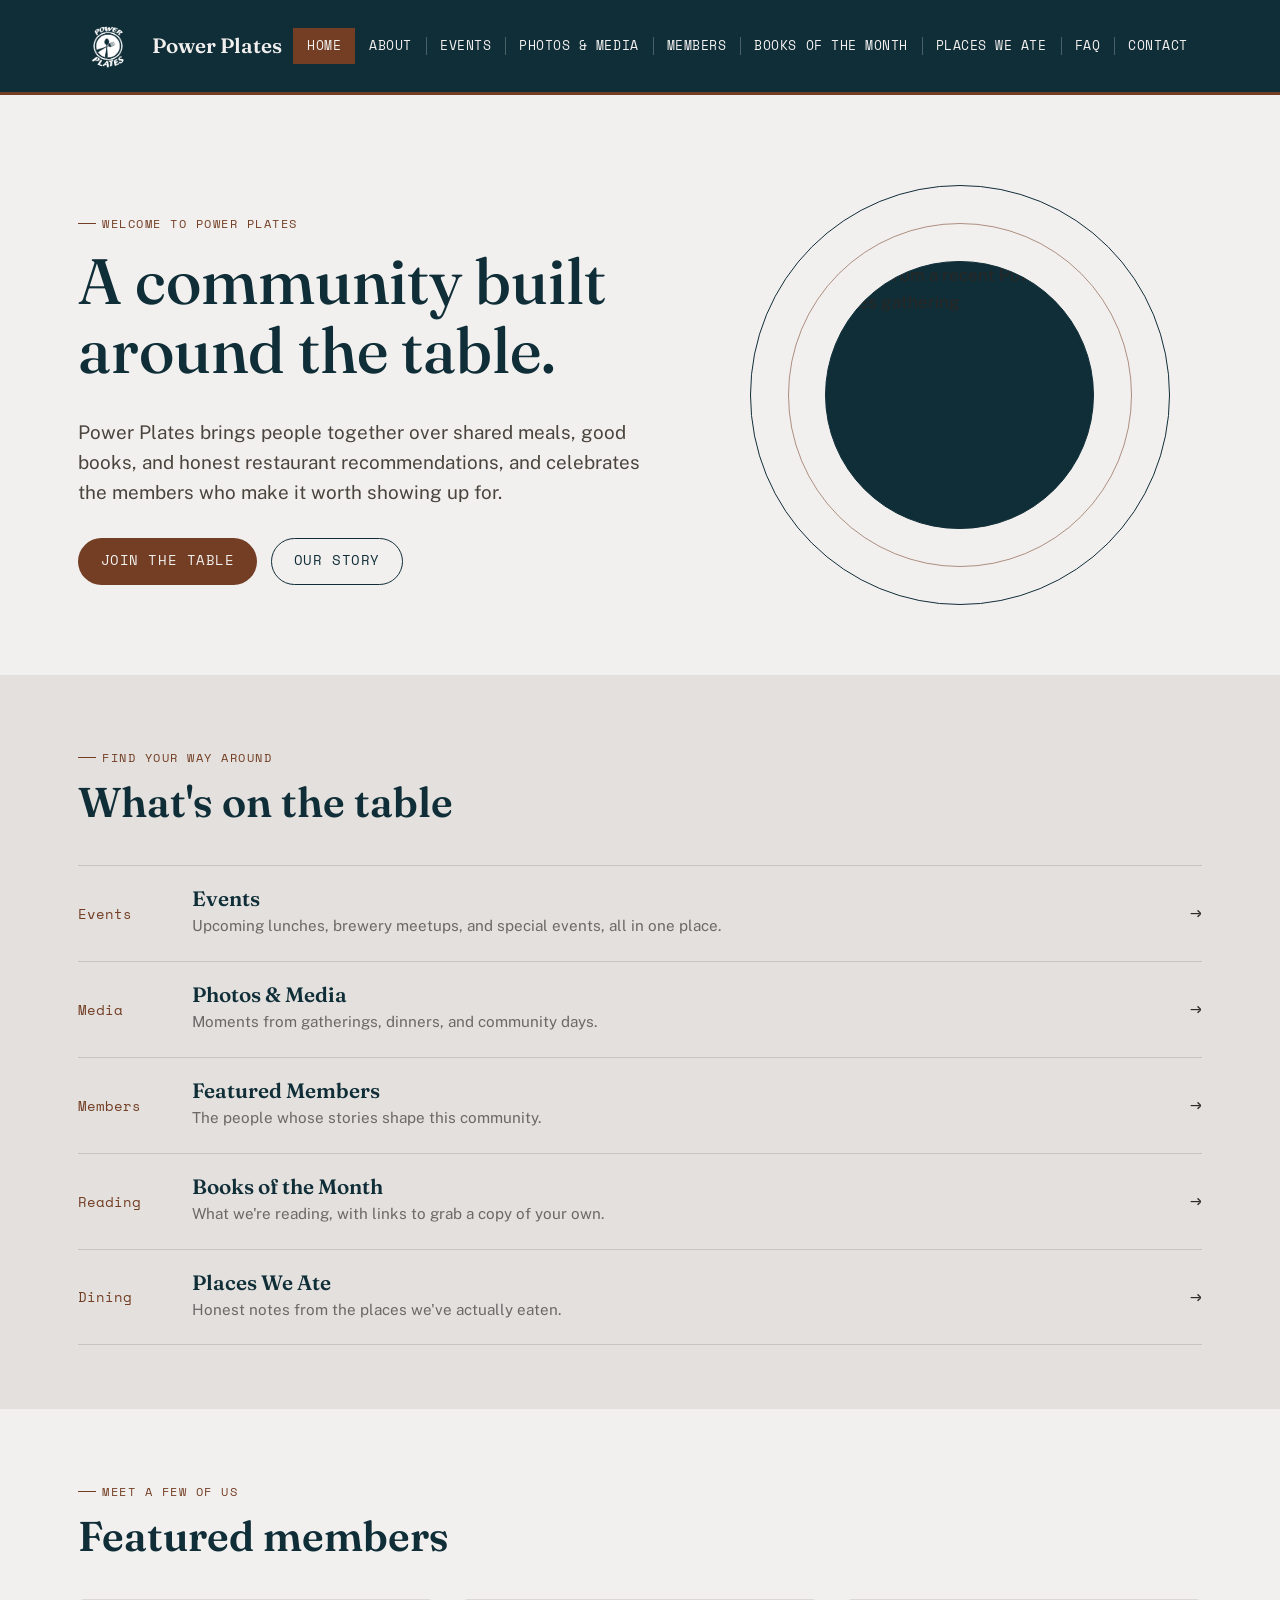
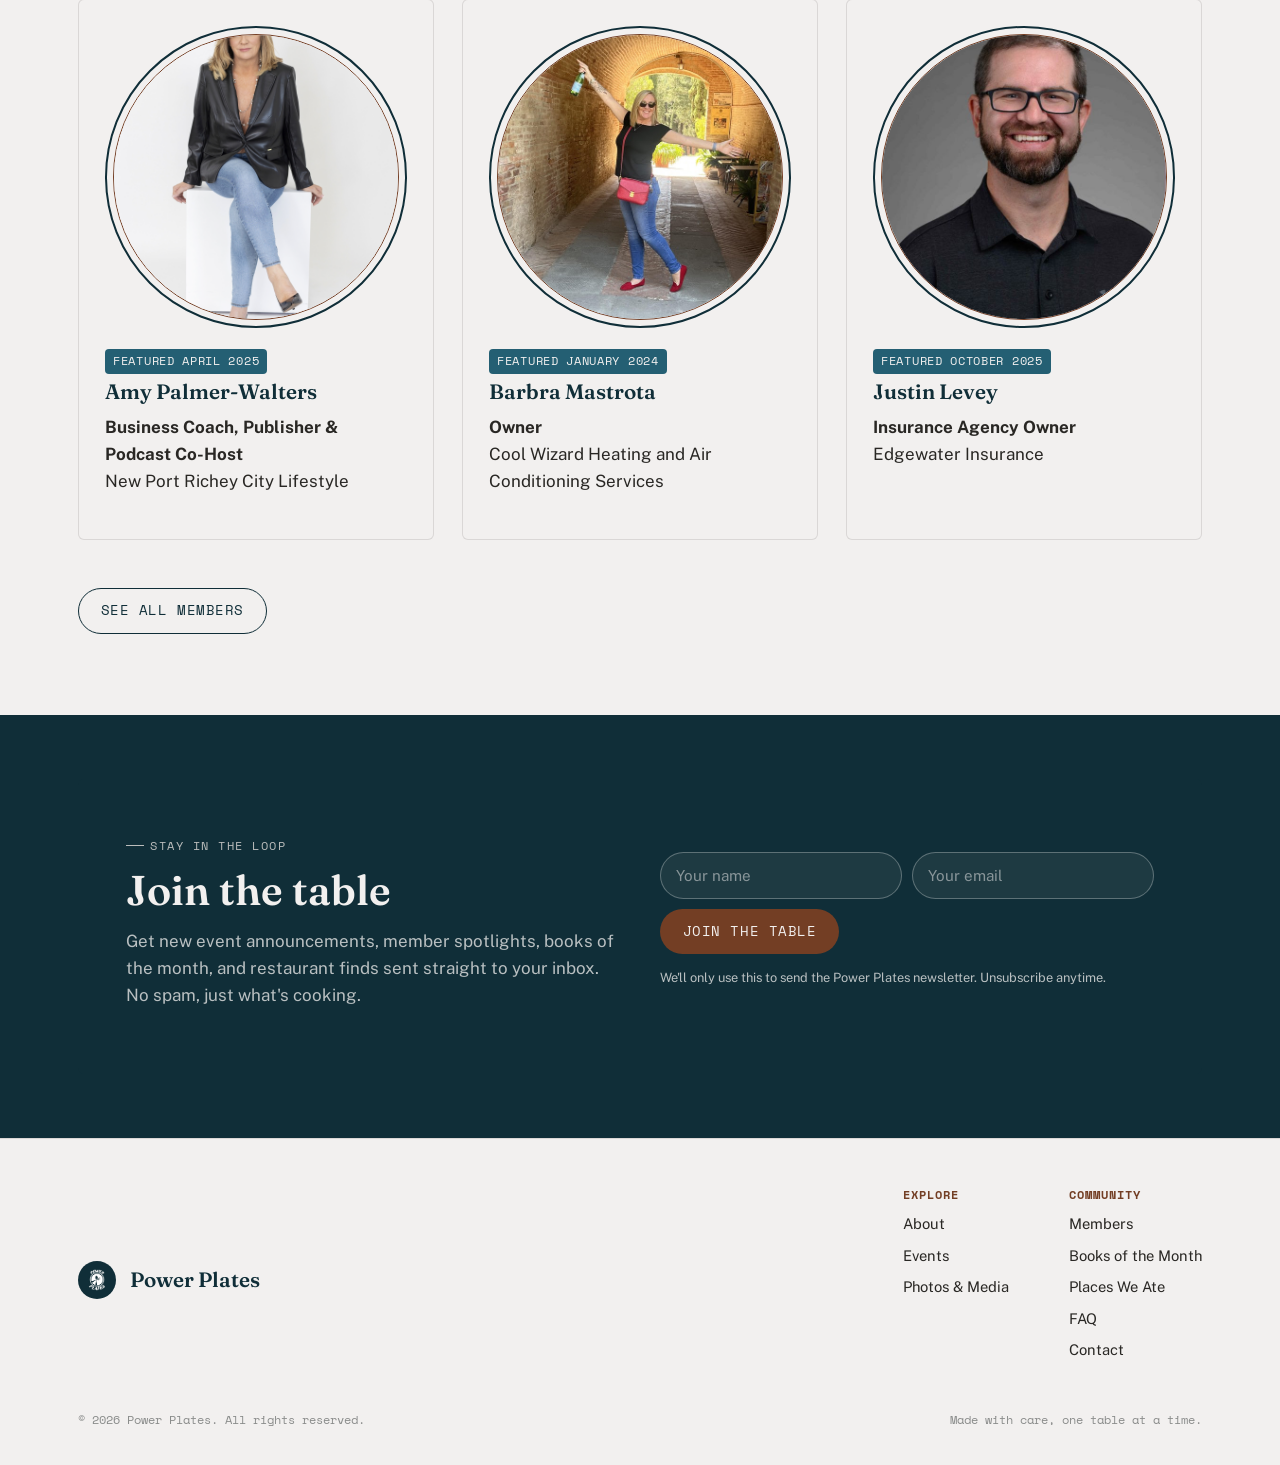
==== commit 96c40449: "SEO foundation: sitemap, robots.txt, favicon, Event structured data - robots.txt + sitemap.xml cover" ====
--- a/index.html
+++ b/index.html
@@ -6,6 +6,9 @@
 <title>Power Plates: A Community Around the Table</title>
 <meta name="description" content="Power Plates is a community built around shared meals, good books, member stories, and the restaurants worth knowing about.">
 <link rel="canonical" href="https://tampapowerplates.com/">
+<link rel="icon" href="images/favicon.ico" sizes="any">
+<link rel="icon" href="images/favicon-32x32.png" type="image/png">
+<link rel="apple-touch-icon" href="images/apple-touch-icon.png">
 <meta property="og:type" content="website">
 <meta property="og:site_name" content="Power Plates">
 <meta property="og:url" content="https://tampapowerplates.com/">
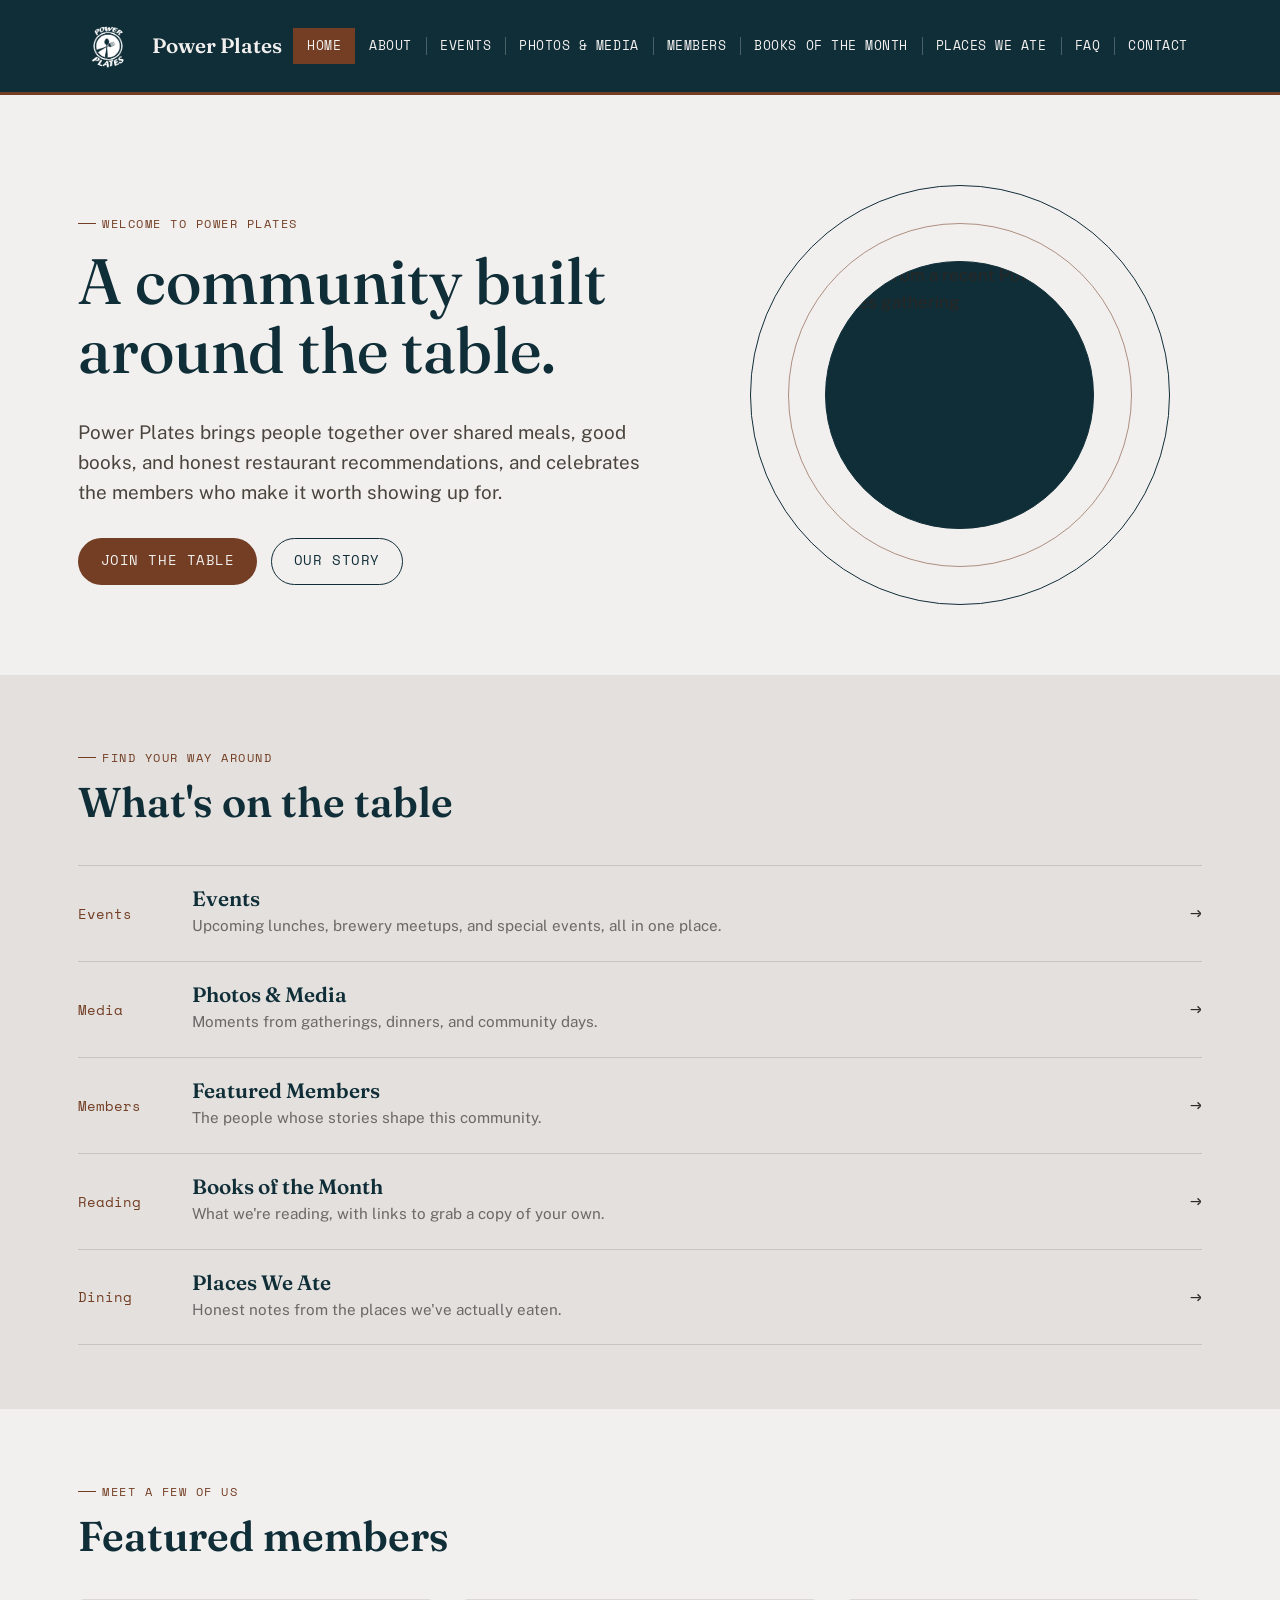
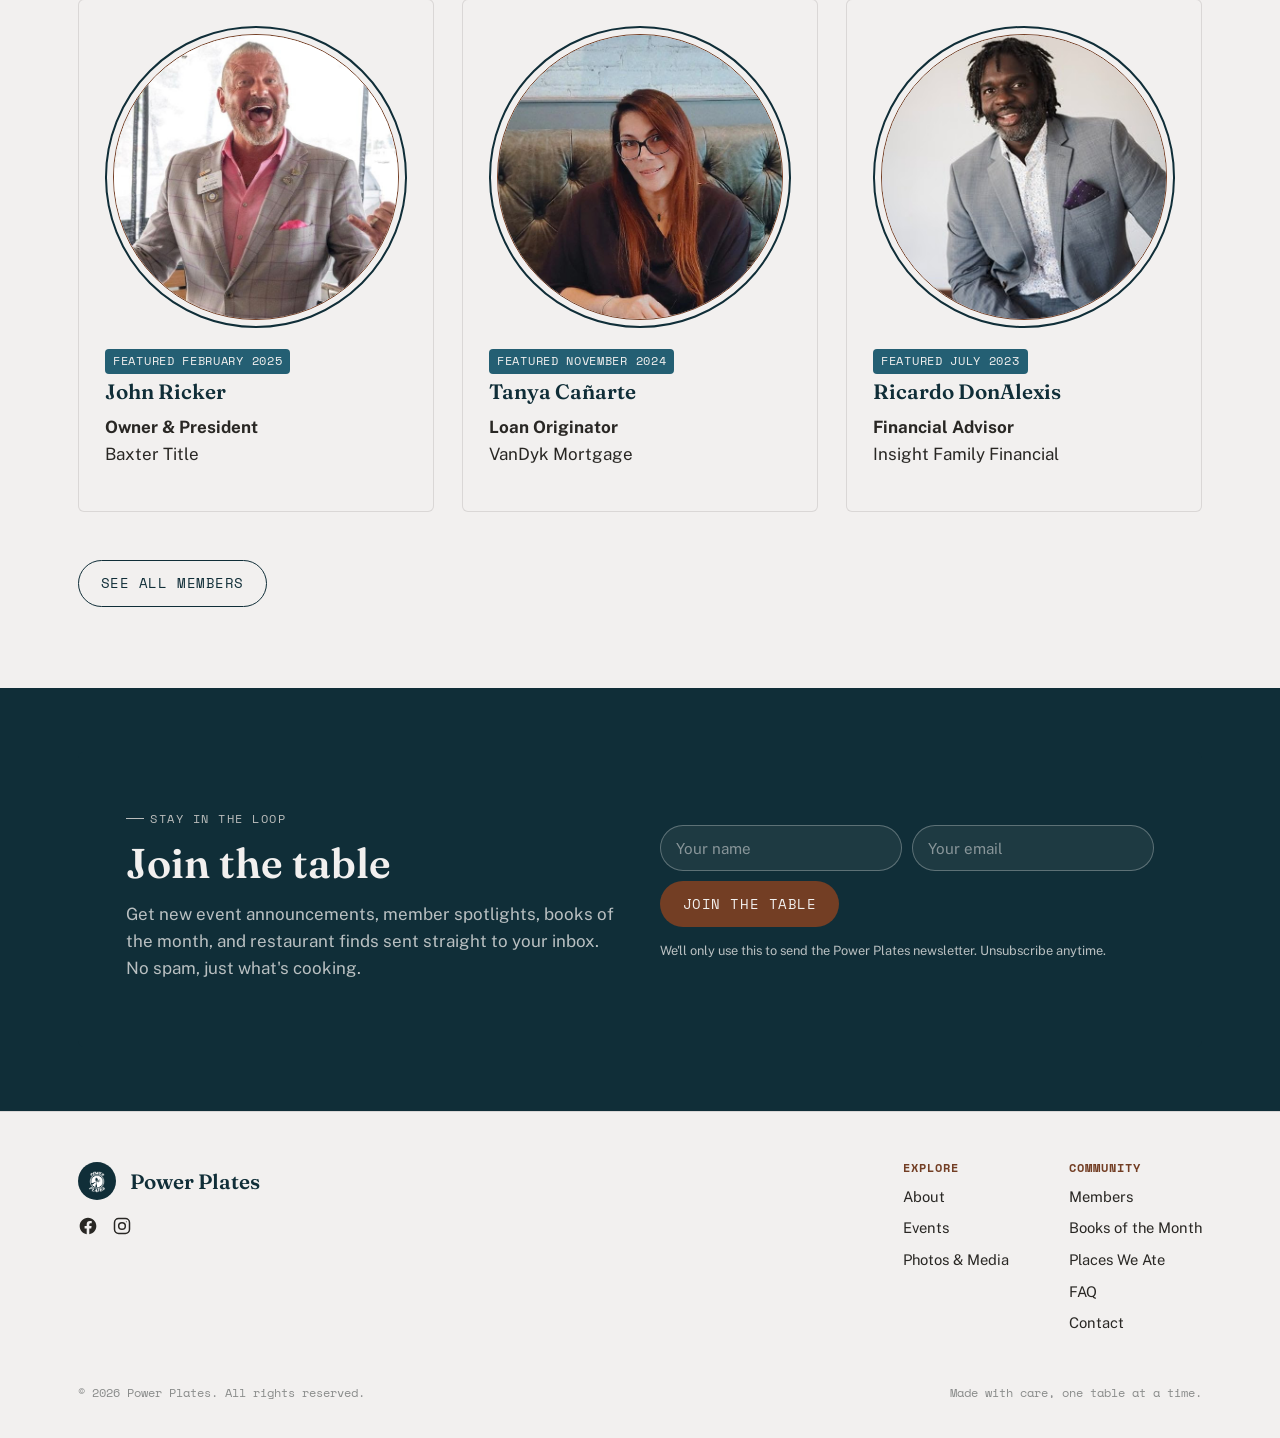
==== commit 7cee9b35: "Add social links to footer and Organization structured data Facebook (facebook.com/groups/powerplate" ====
--- a/index.html
+++ b/index.html
@@ -23,6 +23,20 @@
 <meta name="twitter:description" content="Power Plates is a community built around shared meals, good books, member stories, and the restaurants worth knowing about.">
 <meta name="twitter:image" content="https://tampapowerplates.com/images/og-cover.jpg">
 <link rel="stylesheet" href="css/style.css">
+<script type="application/ld+json">
+{
+  "@context": "https://schema.org",
+  "@type": "Organization",
+  "name": "Power Plates",
+  "url": "https://tampapowerplates.com/",
+  "logo": "https://tampapowerplates.com/images/apple-touch-icon.png",
+  "description": "Power Plates is a Tampa Bay community built around shared meals, good books, member stories, and the restaurants worth knowing about.",
+  "sameAs": [
+    "https://www.facebook.com/groups/powerplates/",
+    "https://www.instagram.com/powerplatestampa/"
+  ]
+}
+</script>
 </head>
 <body>
 
@@ -198,10 +212,20 @@
 <footer class="site-footer">
   <div class="wrap">
     <div class="footer-grid">
-      <a href="index.html" class="brand">
-        <span class="brand-mark" aria-hidden="true"><img src="images/logo.png" alt=""></span>
-        Power Plates
-      </a>
+      <div class="footer-brand-col">
+        <a href="index.html" class="brand">
+          <span class="brand-mark" aria-hidden="true"><img src="images/logo.png" alt=""></span>
+          Power Plates
+        </a>
+        <div class="social-links">
+          <a href="https://www.facebook.com/groups/powerplates/" target="_blank" rel="noopener" aria-label="Power Plates on Facebook">
+            <svg viewBox="0 0 24 24" width="20" height="20" fill="currentColor" aria-hidden="true"><path d="M12 2C6.48 2 2 6.48 2 12c0 5 3.66 9.13 8.44 9.88v-6.99H7.9v-2.89h2.54V9.8c0-2.51 1.49-3.89 3.78-3.89 1.09 0 2.23.2 2.23.2v2.46h-1.26c-1.24 0-1.63.77-1.63 1.56v1.87h2.78l-.44 2.89h-2.34v6.99C18.34 21.13 22 17 22 12c0-5.52-4.48-10-10-10z"/></svg>
+          </a>
+          <a href="https://www.instagram.com/powerplatestampa/" target="_blank" rel="noopener" aria-label="Power Plates on Instagram">
+            <svg viewBox="0 0 24 24" width="20" height="20" fill="none" stroke="currentColor" stroke-width="1.8" aria-hidden="true"><rect x="3" y="3" width="18" height="18" rx="5"/><circle cx="12" cy="12" r="4"/><circle cx="17.2" cy="6.8" r="0.6" fill="currentColor" stroke="none"/></svg>
+          </a>
+        </div>
+      </div>
       <div class="footer-cols">
         <div class="footer-col">
           <h4>Explore</h4>
--- a/css/style.css
+++ b/css/style.css
@@ -590,6 +590,10 @@
 
 .site-footer { padding: 50px 0 36px; border-top: 1px solid rgba(41,39,36,.12); }
 .footer-grid { display: flex; justify-content: space-between; flex-wrap: wrap; gap: 30px; }
+.footer-brand-col { display: flex; flex-direction: column; gap: 16px; }
+.social-links { display: flex; gap: 14px; }
+.social-links a { color: var(--charcoal); display: flex; }
+.social-links a:hover { color: var(--paprika); }
 .footer-cols { display: flex; gap: 60px; flex-wrap: wrap; }
 .footer-col h4 { font-family: var(--font-ticket); font-size: .75rem; letter-spacing: .08em; text-transform: uppercase; color: var(--paprika); margin-bottom: .8em; }
 .footer-col a { display: block; text-decoration: none; color: var(--charcoal); font-size: .92rem; margin-bottom: .55em; }
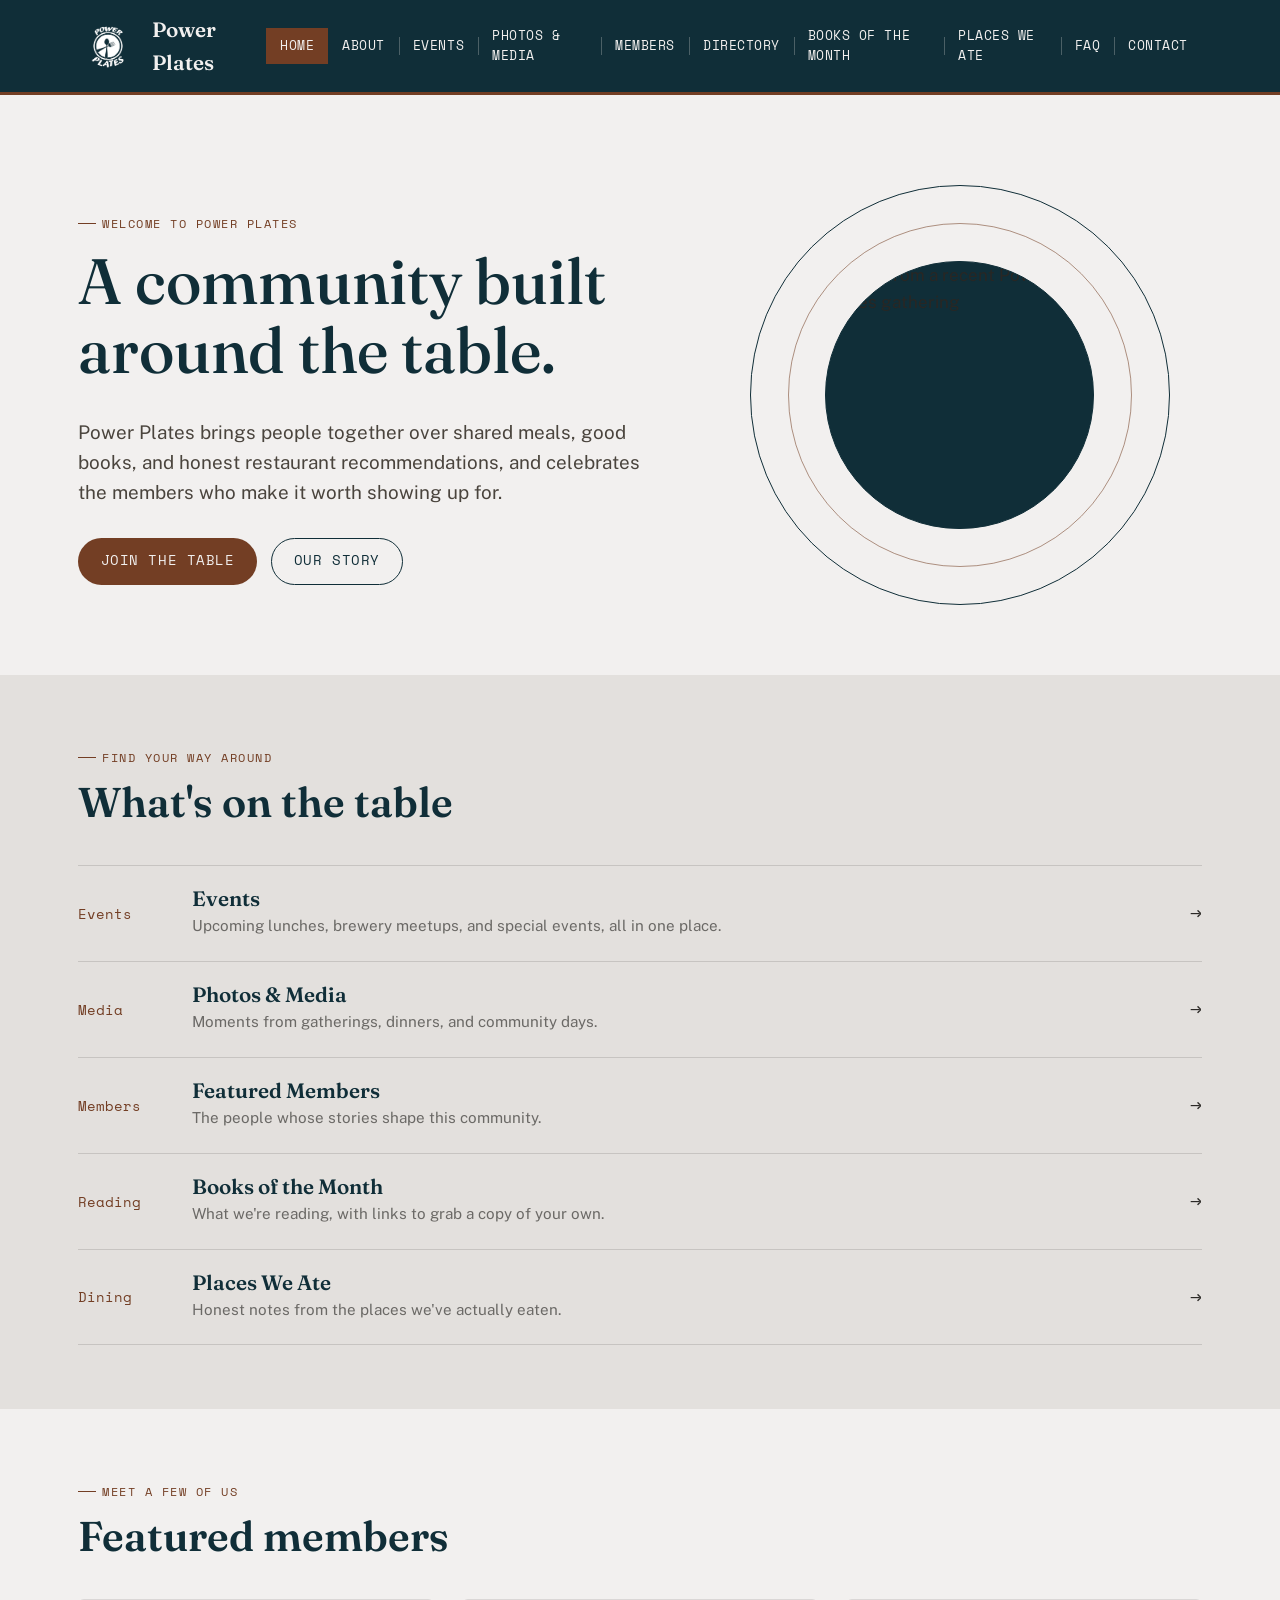
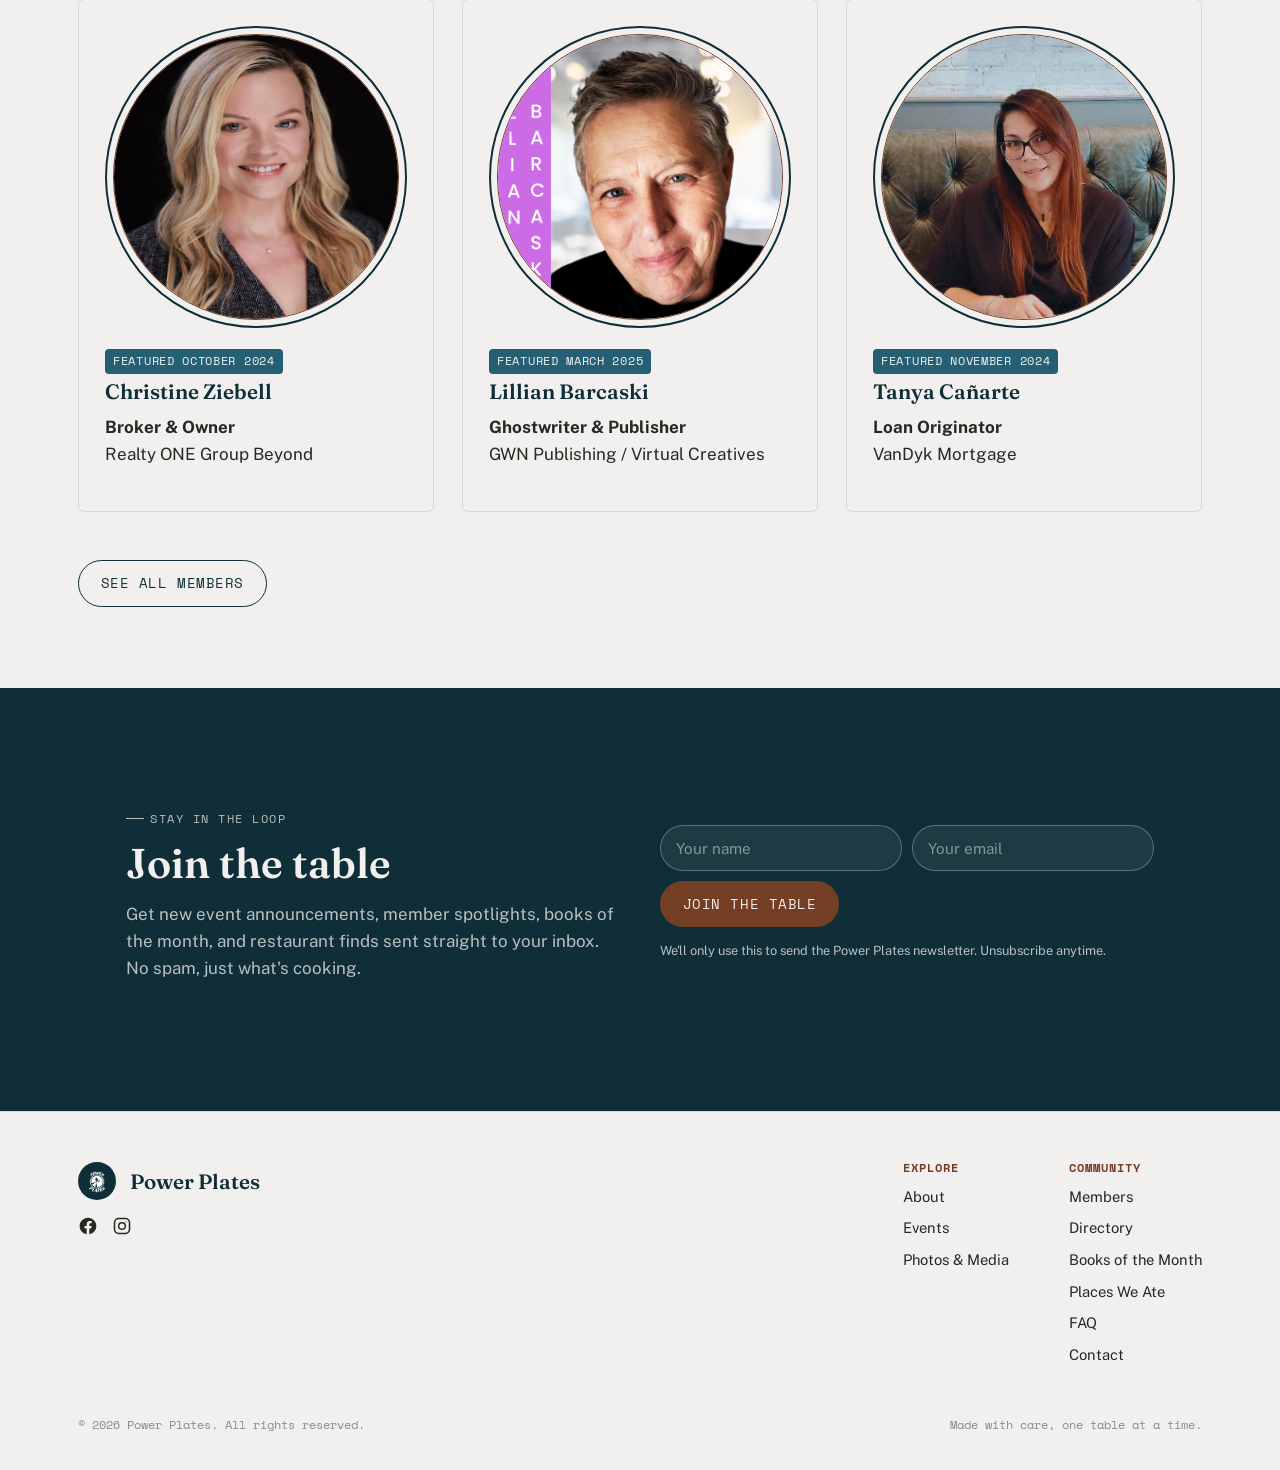
==== commit 8fb14031: "Add opt-in member directory New directory.html: searchable/filterable (name/business search, industr" ====
--- a/index.html
+++ b/index.html
@@ -52,6 +52,7 @@
       <a href="events.html">Events</a>
       <a href="media.html">Photos &amp; Media</a>
       <a href="members.html">Members</a>
+      <a href="directory.html">Directory</a>
       <a href="books.html">Books of the Month</a>
       <a href="places-we-ate.html">Places We Ate</a>
       <a href="faq.html">FAQ</a>
@@ -236,6 +237,7 @@
         <div class="footer-col">
           <h4>Community</h4>
           <a href="members.html">Members</a>
+          <a href="directory.html">Directory</a>
           <a href="books.html">Books of the Month</a>
           <a href="places-we-ate.html">Places We Ate</a>
           <a href="faq.html">FAQ</a>
--- a/css/style.css
+++ b/css/style.css
@@ -506,6 +506,54 @@
 .place-body h3 a:hover { color: var(--paprika); }
 .place-body p { color: #4a443d; font-size: .95rem; }
 
+/* ---------- Member directory ---------- */
+
+.directory-filters {
+  display: flex;
+  gap: 12px;
+  flex-wrap: wrap;
+  margin-bottom: 2.5rem;
+}
+.directory-filters input[type="text"] {
+  flex: 2 1 240px;
+  padding: .85em 1em;
+  border-radius: var(--radius);
+  border: 1.5px solid rgba(41,39,36,.2);
+  background: var(--cream);
+  font-family: var(--font-body);
+  font-size: .95rem;
+  color: var(--charcoal);
+}
+.directory-filters select {
+  flex: 1 1 180px;
+  padding: .85em 1em;
+  border-radius: var(--radius);
+  border: 1.5px solid rgba(41,39,36,.2);
+  background: var(--cream);
+  font-family: var(--font-body);
+  font-size: .95rem;
+  color: var(--charcoal);
+}
+.directory-filters input:focus-visible,
+.directory-filters select:focus-visible {
+  outline: 2px solid var(--mustard);
+  outline-offset: 2px;
+  border-color: var(--mustard);
+}
+.directory-card .directory-market {
+  font-family: var(--font-ticket);
+  font-size: .75rem;
+  color: #6b6966;
+  margin-top: -.4em;
+}
+.directory-contact {
+  margin-top: 1em;
+  padding-top: 1em;
+  border-top: 1px solid rgba(41,39,36,.12);
+  font-size: .85rem;
+}
+.directory-contact a { color: var(--basil-deep); }
+
 /* ---------- Newsletter / Join the Table ---------- */
 
 .newsletter {
@@ -561,6 +609,9 @@
 }
 .contact-form input[type="text"],
 .contact-form input[type="email"],
+.contact-form input[type="tel"],
+.contact-form input[type="url"],
+.contact-form select,
 .contact-form textarea {
   width: 100%;
   padding: .85em 1em;
@@ -573,6 +624,7 @@
 }
 .contact-form textarea { min-height: 150px; resize: vertical; }
 .contact-form input:focus-visible,
+.contact-form select:focus-visible,
 .contact-form textarea:focus-visible {
   outline: 2px solid var(--mustard);
   outline-offset: 2px;
@@ -582,6 +634,28 @@
 .contact-form .form-status.ok { color: var(--basil-deep); }
 .contact-form .form-status.err { color: var(--paprika); }
 .form-status { margin-top: .8em; font-size: .9rem; font-family: var(--font-ticket); }
+
+.checkbox-row {
+  display: flex;
+  align-items: flex-start;
+  gap: .6em;
+}
+.checkbox-row input[type="checkbox"] {
+  width: 1.1em;
+  height: 1.1em;
+  margin-top: .2em;
+  flex-shrink: 0;
+  accent-color: var(--mustard);
+}
+.checkbox-row label {
+  font-family: var(--font-body);
+  font-size: .88rem;
+  text-transform: none;
+  letter-spacing: normal;
+  color: var(--charcoal);
+  margin-bottom: 0;
+}
+.field-hint { font-size: .78rem; color: #6b6966; margin-top: .35em; }
 .form-status.ok { color: var(--cream); }
 .form-status.err { color: #e07a5f; }
 .visually-hidden { position: absolute; left: -9999px; }
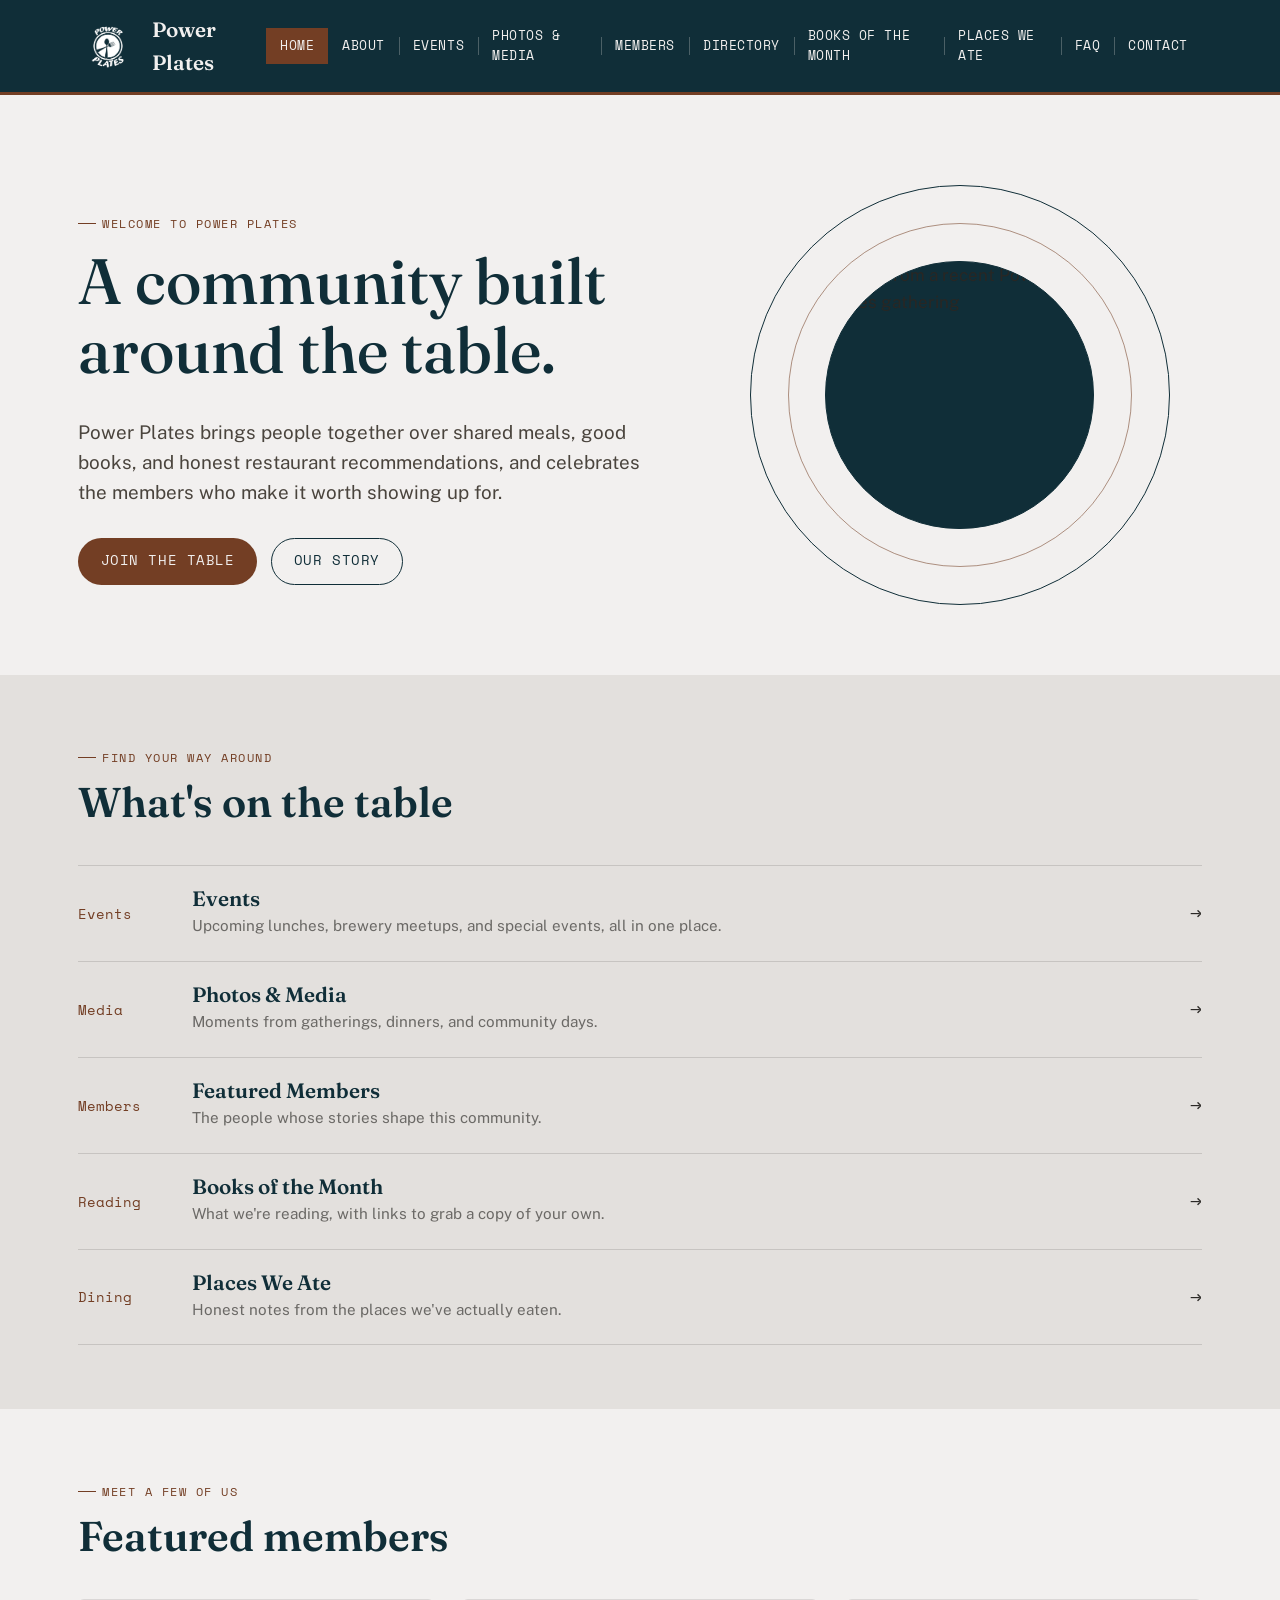
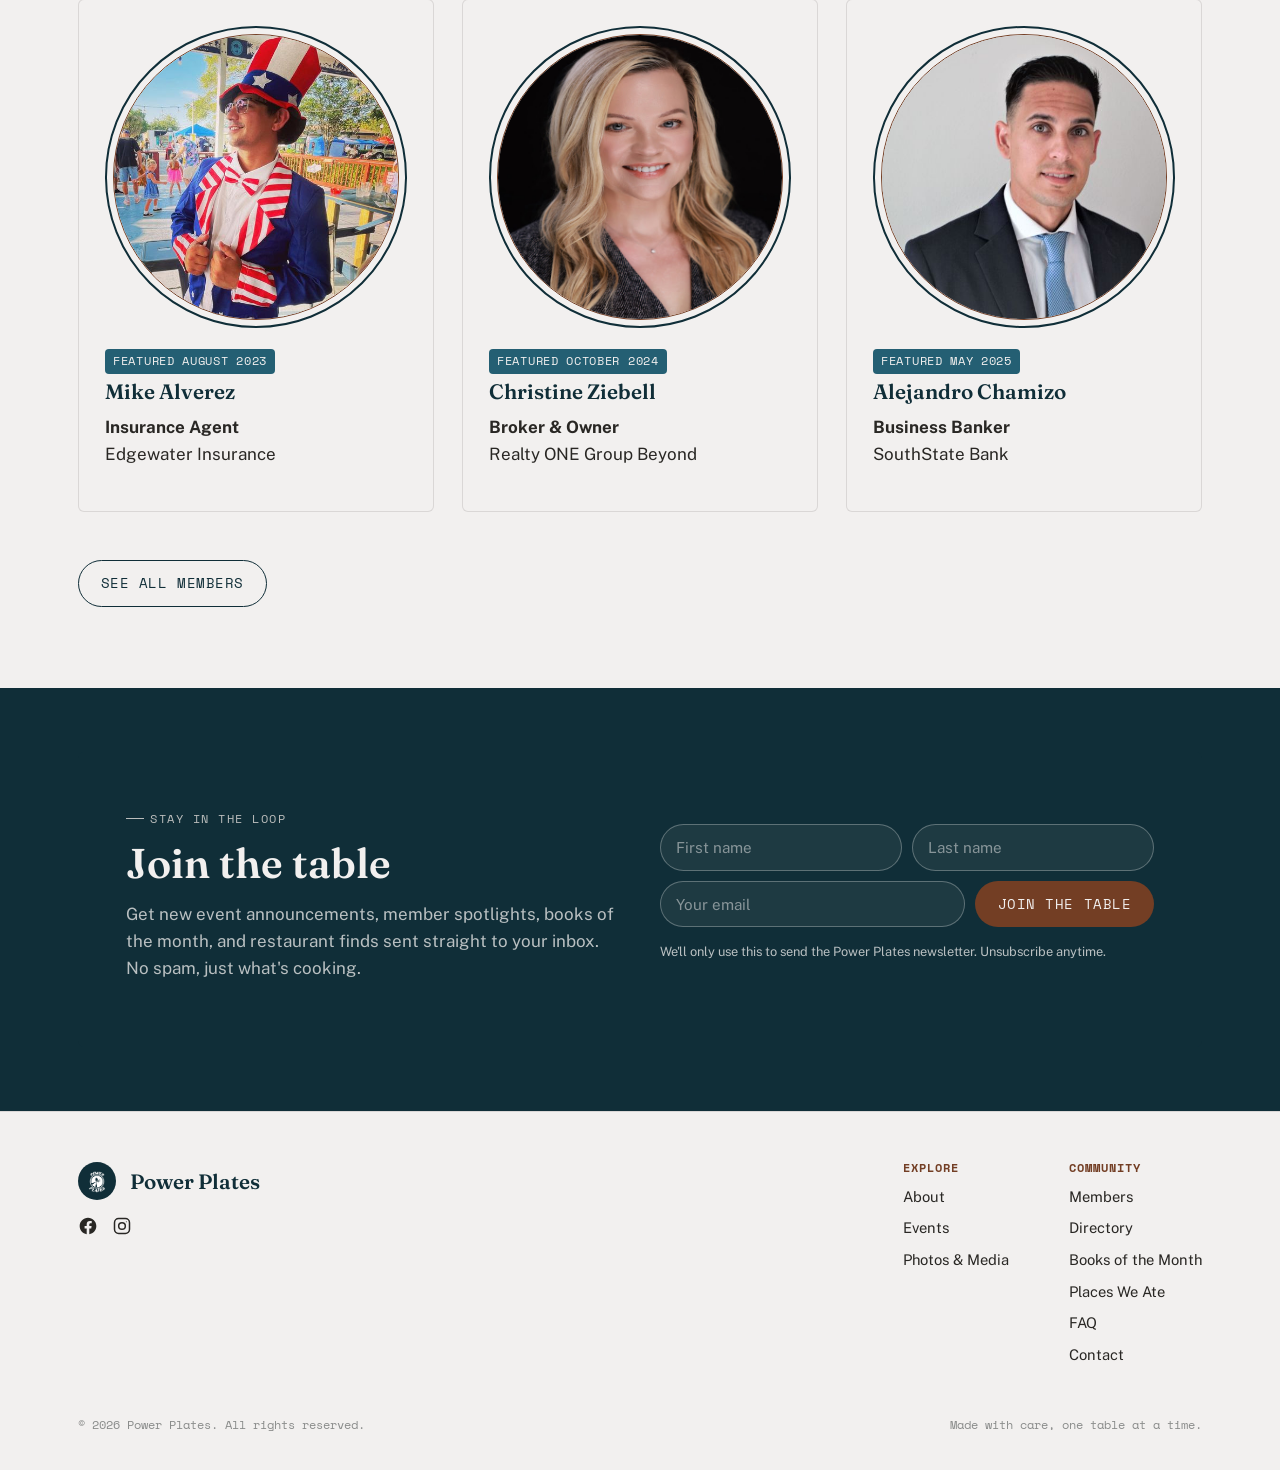
==== commit 9d68d0bf: "Split newsletter signup name field into first/last name All 9 newsletter forms now collect first_nam" ====
--- a/index.html
+++ b/index.html
@@ -196,7 +196,8 @@
             <input type="hidden" name="subject" value="New Power Plates newsletter signup">
             <input type="checkbox" name="botcheck" class="visually-hidden" tabindex="-1" autocomplete="off">
             <div class="form-row">
-              <input type="text" name="name" placeholder="Your name" required aria-label="Your name">
+              <input type="text" name="first_name" placeholder="First name" required aria-label="First name">
+              <input type="text" name="last_name" placeholder="Last name" required aria-label="Last name">
               <input type="email" name="email" placeholder="Your email" required aria-label="Your email">
               <button type="submit" class="btn btn-primary">Join the table</button>
             </div>
--- a/css/style.css
+++ b/css/style.css
@@ -407,7 +407,7 @@
   background: var(--cream);
 }
 .flyer-thumb {
-  aspect-ratio: 4/5;
+  min-height: 200px;
   background: repeating-linear-gradient(135deg, var(--cream-deep), var(--cream-deep) 10px, var(--cream) 10px, var(--cream) 20px);
   display: flex; align-items: center; justify-content: center;
   font-family: var(--font-ticket);
@@ -416,9 +416,12 @@
   text-align: center;
   padding: 14px;
 }
+/* Show the whole flyer at its real proportions -- never crop it. */
+.flyer-thumb img { width: 100%; height: auto; display: block; }
 .flyer-body { padding: 18px 20px; }
 .flyer-body h3 { font-size: 1.05rem; margin-bottom: .3em; }
 .flyer-meta { font-family: var(--font-ticket); font-size: .75rem; color: var(--paprika); margin-bottom: .8em; }
+.flyer-card-wrap { max-width: 420px; margin: 0 auto; }
 
 /* ---------- Books ---------- */
 
@@ -683,3 +686,90 @@
 
 .center { text-align: center; margin-left: auto; margin-right: auto; }
 .mt-lg { margin-top: 3rem; }
+
+/* ---------- Speed Networking: countdown ---------- */
+
+.countdown {
+  display: flex;
+  gap: 14px;
+  justify-content: center;
+  flex-wrap: wrap;
+  margin: 2rem 0;
+}
+.countdown-unit {
+  background: var(--basil-deep);
+  color: var(--cream);
+  border-radius: var(--radius);
+  padding: 20px 22px;
+  min-width: 90px;
+  text-align: center;
+}
+.countdown-value {
+  display: block;
+  font-family: var(--font-display);
+  font-size: 2.4rem;
+  line-height: 1;
+}
+.countdown-label {
+  display: block;
+  font-family: var(--font-ticket);
+  font-size: .7rem;
+  letter-spacing: .08em;
+  text-transform: uppercase;
+  color: var(--stone);
+  margin-top: .5em;
+}
+@media (max-width: 560px) {
+  .countdown-unit { min-width: 70px; padding: 14px 12px; }
+  .countdown-value { font-size: 1.7rem; }
+}
+
+/* ---------- Speed Networking: sponsorship tiers ---------- */
+
+.sponsor-tier {
+  display: grid;
+  grid-template-columns: 220px 1fr;
+  gap: 30px;
+  padding: 30px;
+  border: 1px solid rgba(41,39,36,.15);
+  border-radius: var(--radius);
+  margin-bottom: 20px;
+  background: var(--cream);
+}
+.sponsor-tier.sponsor-title-tier {
+  border-color: var(--paprika);
+  border-width: 2px;
+  background: linear-gradient(180deg, var(--cream), var(--cream-deep));
+}
+.sponsor-tier-header h3 { margin-bottom: .2em; }
+.sponsor-price {
+  font-family: var(--font-display);
+  font-size: 1.8rem;
+  color: var(--basil-deep);
+  margin: .3em 0;
+}
+.sponsor-spots {
+  display: inline-block;
+  font-family: var(--font-ticket);
+  font-size: .72rem;
+  letter-spacing: .06em;
+  text-transform: uppercase;
+  color: var(--paprika);
+}
+.sponsor-benefits {
+  margin: 0;
+  padding-left: 1.2em;
+}
+.sponsor-benefits li { margin-bottom: .5em; font-size: .95rem; color: #4a443d; }
+@media (max-width: 720px) {
+  .sponsor-tier { grid-template-columns: 1fr; gap: 14px; }
+}
+
+.event-meta {
+  font-family: var(--font-ticket);
+  font-size: .85rem;
+  letter-spacing: .04em;
+  text-transform: uppercase;
+  color: var(--paprika);
+  margin-top: 1.2em;
+}
